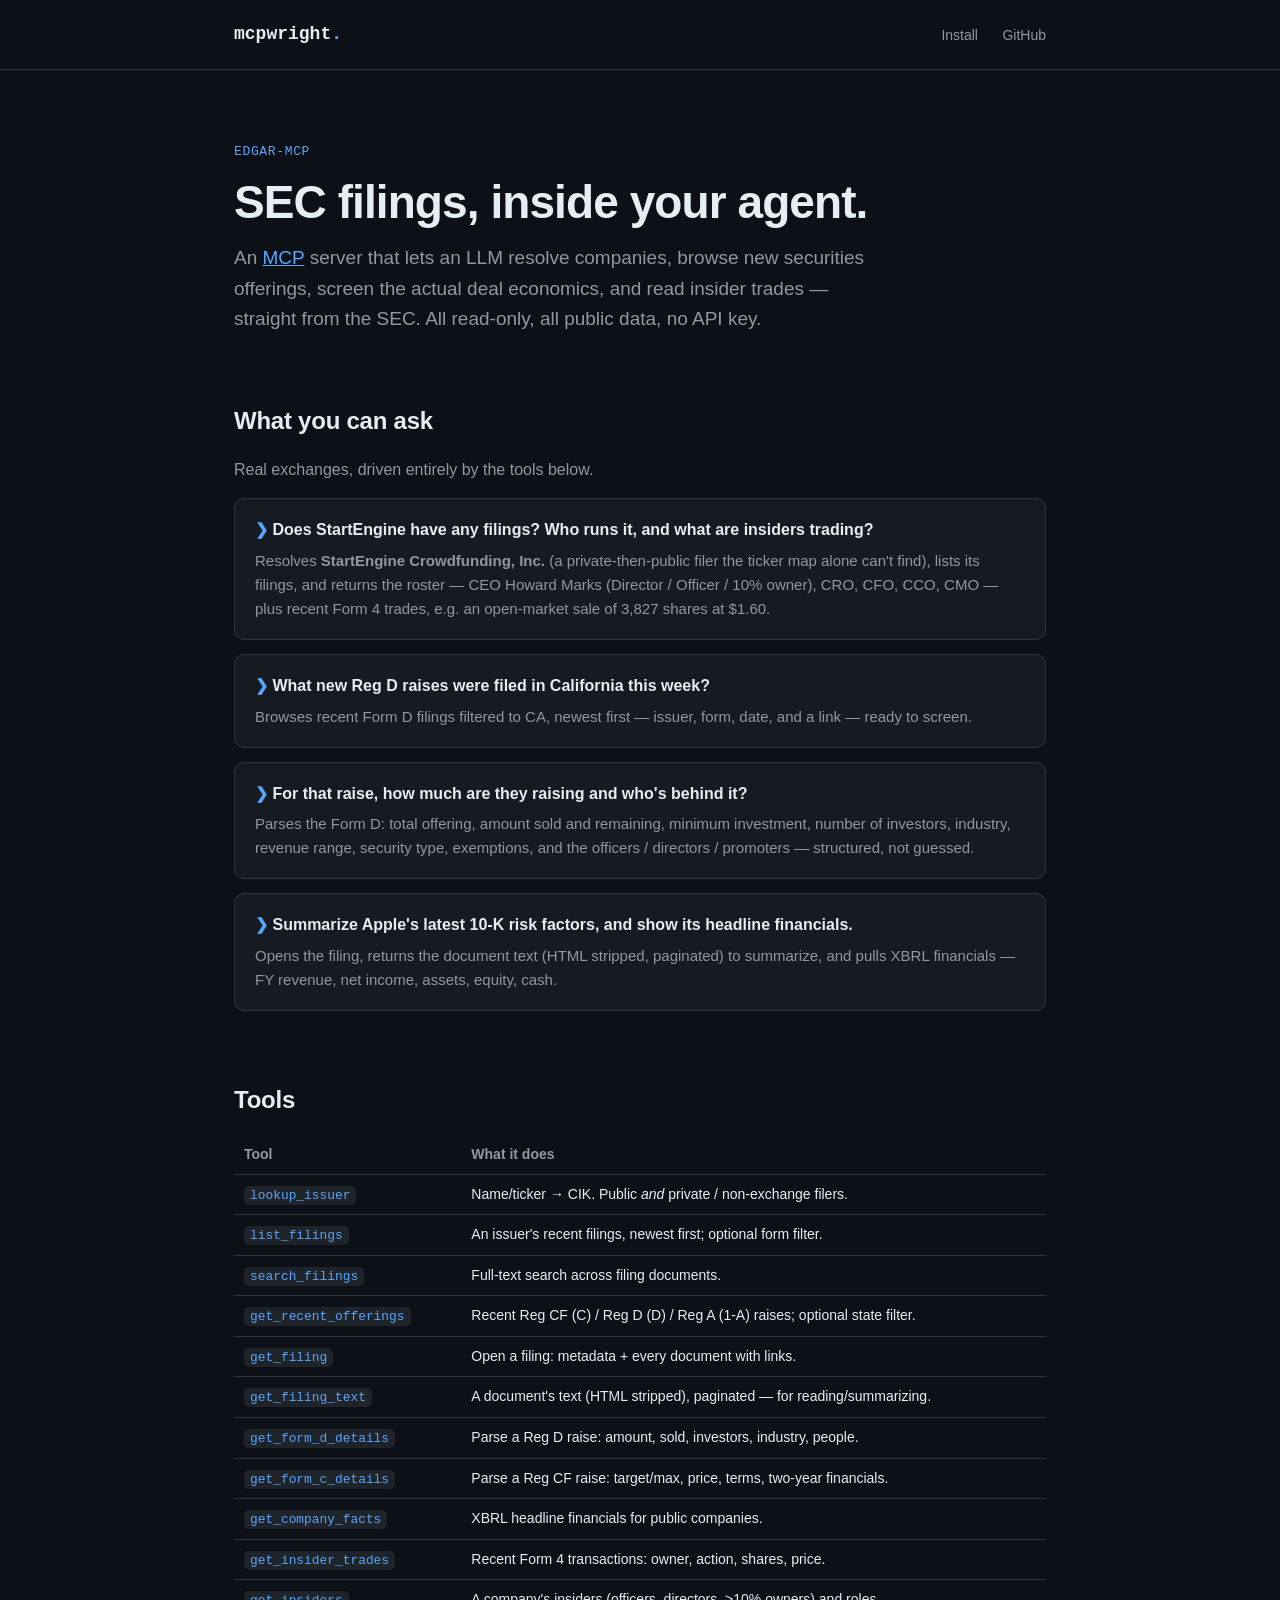
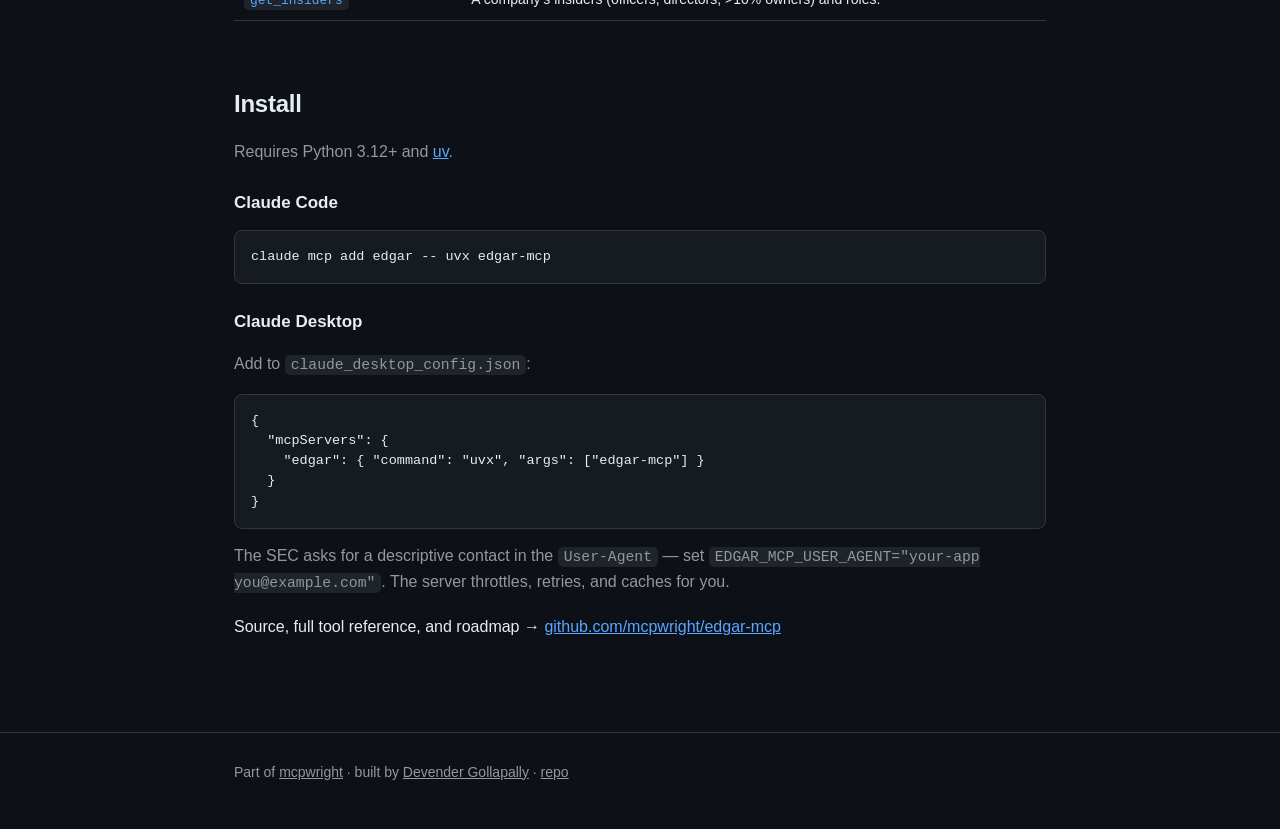
==== edgar/index.html @ ba9f90de "Static site: mcpwright landing + edgar-mcp page Plain HTML/CSS on GitHub Pages (no build step). inde" ====
<!DOCTYPE html>
<html lang="en">
<head>
  <meta charset="utf-8" />
  <meta name="viewport" content="width=device-width, initial-scale=1" />
  <title>edgar-mcp — SEC filings inside your agent</title>
  <meta name="description" content="An MCP server for SEC EDGAR: resolve companies, browse Reg CF/D/A raises, screen deal economics, and read insider trades — over public SEC data." />
  <link rel="stylesheet" href="/style.css" />
</head>
<body>
  <header class="site">
    <div class="wrap">
      <a class="brand" href="/">mcpwright<span class="dot">.</span></a>
      <nav>
        <a href="#install">Install</a>
        <a href="https://github.com/mcpwright/edgar-mcp">GitHub</a>
      </nav>
    </div>
  </header>

  <main class="wrap">
    <div class="hero">
      <p class="kicker">edgar-mcp</p>
      <h1>SEC filings, inside your agent.</h1>
      <p class="lede">
        An <a href="https://modelcontextprotocol.io">MCP</a> server that lets an LLM
        resolve companies, browse new securities offerings, screen the actual deal
        economics, and read insider trades — straight from the SEC. All read-only,
        all public data, no API key.
      </p>
    </div>

    <section>
      <h2>What you can ask</h2>
      <p class="muted">Real exchanges, driven entirely by the tools below.</p>

      <div class="example">
        <p class="q">Does StartEngine have any filings? Who runs it, and what are insiders trading?</p>
        <p class="a">Resolves <b>StartEngine Crowdfunding, Inc.</b> (a private-then-public filer the
        ticker map alone can't find), lists its filings, and returns the roster — CEO Howard Marks
        (Director / Officer / 10% owner), CRO, CFO, CCO, CMO — plus recent Form 4 trades, e.g. an
        open-market sale of 3,827 shares at $1.60.</p>
      </div>

      <div class="example">
        <p class="q">What new Reg D raises were filed in California this week?</p>
        <p class="a">Browses recent Form D filings filtered to CA, newest first — issuer, form,
        date, and a link — ready to screen.</p>
      </div>

      <div class="example">
        <p class="q">For that raise, how much are they raising and who's behind it?</p>
        <p class="a">Parses the Form D: total offering, amount sold and remaining, minimum
        investment, number of investors, industry, revenue range, security type, exemptions,
        and the officers / directors / promoters — structured, not guessed.</p>
      </div>

      <div class="example">
        <p class="q">Summarize Apple's latest 10-K risk factors, and show its headline financials.</p>
        <p class="a">Opens the filing, returns the document text (HTML stripped, paginated) to
        summarize, and pulls XBRL financials — FY revenue, net income, assets, equity, cash.</p>
      </div>
    </section>

    <section>
      <h2>Tools</h2>
      <table>
        <tr><th>Tool</th><th>What it does</th></tr>
        <tr><td><code>lookup_issuer</code></td><td>Name/ticker → CIK. Public <em>and</em> private / non-exchange filers.</td></tr>
        <tr><td><code>list_filings</code></td><td>An issuer's recent filings, newest first; optional form filter.</td></tr>
        <tr><td><code>search_filings</code></td><td>Full-text search across filing documents.</td></tr>
        <tr><td><code>get_recent_offerings</code></td><td>Recent Reg CF (C) / Reg D (D) / Reg A (1-A) raises; optional state filter.</td></tr>
        <tr><td><code>get_filing</code></td><td>Open a filing: metadata + every document with links.</td></tr>
        <tr><td><code>get_filing_text</code></td><td>A document's text (HTML stripped), paginated — for reading/summarizing.</td></tr>
        <tr><td><code>get_form_d_details</code></td><td>Parse a Reg D raise: amount, sold, investors, industry, people.</td></tr>
        <tr><td><code>get_form_c_details</code></td><td>Parse a Reg CF raise: target/max, price, terms, two-year financials.</td></tr>
        <tr><td><code>get_company_facts</code></td><td>XBRL headline financials for public companies.</td></tr>
        <tr><td><code>get_insider_trades</code></td><td>Recent Form 4 transactions: owner, action, shares, price.</td></tr>
        <tr><td><code>get_insiders</code></td><td>A company's insiders (officers, directors, &gt;10% owners) and roles.</td></tr>
      </table>
    </section>

    <section id="install">
      <h2>Install</h2>
      <p class="muted">Requires Python 3.12+ and <a href="https://docs.astral.sh/uv/">uv</a>.</p>

      <h3>Claude Code</h3>
      <pre>claude mcp add edgar -- uvx edgar-mcp</pre>

      <h3>Claude Desktop</h3>
      <p class="muted">Add to <code>claude_desktop_config.json</code>:</p>
      <pre>{
  "mcpServers": {
    "edgar": { "command": "uvx", "args": ["edgar-mcp"] }
  }
}</pre>

      <p class="muted" style="margin-top:14px;">
        The SEC asks for a descriptive contact in the <code>User-Agent</code> — set
        <code>EDGAR_MCP_USER_AGENT="your-app you@example.com"</code>. The server throttles,
        retries, and caches for you.
      </p>
      <p style="margin-top:18px;">
        Source, full tool reference, and roadmap →
        <a href="https://github.com/mcpwright/edgar-mcp">github.com/mcpwright/edgar-mcp</a>
      </p>
    </section>
  </main>

  <footer class="site">
    <div class="wrap">
      Part of <a href="/">mcpwright</a> · built by
      <a href="https://github.com/devender">Devender Gollapally</a> ·
      <a href="https://github.com/mcpwright/edgar-mcp">repo</a>
    </div>
  </footer>
</body>
</html>
---- style.css ----
:root {
  --bg: #0d1117;
  --panel: #161b22;
  --border: #30363d;
  --text: #e6edf3;
  --muted: #9198a1;
  --accent: #58a6ff;
  --accent-soft: #1f6feb;
  --green: #3fb950;
  --mono: ui-monospace, SFMono-Regular, "SF Mono", Menlo, Consolas, monospace;
  --sans: -apple-system, BlinkMacSystemFont, "Segoe UI", Helvetica, Arial, sans-serif;
}

* { box-sizing: border-box; }

html { scroll-behavior: smooth; }

body {
  margin: 0;
  background: var(--bg);
  color: var(--text);
  font-family: var(--sans);
  line-height: 1.6;
  -webkit-font-smoothing: antialiased;
}

.wrap { max-width: 860px; margin: 0 auto; padding: 0 24px; }

header.site {
  border-bottom: 1px solid var(--border);
  padding: 20px 0;
}
header.site .wrap {
  display: flex; align-items: center; justify-content: space-between; gap: 16px;
}
.brand { font-family: var(--mono); font-weight: 600; font-size: 18px; color: var(--text); text-decoration: none; }
.brand .dot { color: var(--accent); }
nav a { color: var(--muted); text-decoration: none; margin-left: 20px; font-size: 14px; }
nav a:hover { color: var(--text); }

.hero { padding: 72px 0 40px; }
.hero h1 { font-size: clamp(30px, 5vw, 46px); line-height: 1.1; margin: 0 0 16px; letter-spacing: -0.02em; }
.hero .lede { font-size: 19px; color: var(--muted); max-width: 640px; margin: 0; }
.kicker { font-family: var(--mono); color: var(--accent); font-size: 13px; letter-spacing: 0.05em; text-transform: uppercase; margin: 0 0 14px; }

section { padding: 28px 0; }
h2 { font-size: 24px; letter-spacing: -0.01em; margin: 0 0 16px; }
h3 { font-size: 17px; margin: 24px 0 8px; }
p { color: var(--text); }
.muted { color: var(--muted); }

a { color: var(--accent); }

.card {
  display: block;
  background: var(--panel);
  border: 1px solid var(--border);
  border-radius: 10px;
  padding: 22px;
  text-decoration: none;
  color: inherit;
  transition: border-color .15s ease, transform .15s ease;
}
.card:hover { border-color: var(--accent-soft); transform: translateY(-1px); }
.card h3 { margin-top: 0; color: var(--text); }
.card .badge { font-family: var(--mono); font-size: 12px; color: var(--green); }

ul.clean { list-style: none; padding: 0; margin: 0; }
ul.clean li { padding: 6px 0; color: var(--muted); }
ul.clean li b { color: var(--text); font-weight: 600; }

table { width: 100%; border-collapse: collapse; font-size: 14px; margin: 8px 0; }
table th, table td { text-align: left; padding: 8px 10px; border-bottom: 1px solid var(--border); vertical-align: top; }
table th { color: var(--muted); font-weight: 600; }
table code { color: var(--accent); }

pre {
  background: var(--panel);
  border: 1px solid var(--border);
  border-radius: 8px;
  padding: 16px;
  overflow-x: auto;
  font-family: var(--mono);
  font-size: 13.5px;
  line-height: 1.5;
}
code { font-family: var(--mono); font-size: 0.92em; }
:not(pre) > code { background: rgba(110,118,129,0.18); padding: 2px 6px; border-radius: 5px; }

.example { background: var(--panel); border: 1px solid var(--border); border-radius: 10px; padding: 18px 20px; margin: 14px 0; }
.example .q { font-weight: 600; margin: 0 0 6px; }
.example .q::before { content: "❯ "; color: var(--accent); }
.example .a { color: var(--muted); margin: 0; font-size: 15px; }

footer.site { border-top: 1px solid var(--border); margin-top: 48px; padding: 28px 0 60px; color: var(--muted); font-size: 14px; }
footer.site a { color: var(--muted); }
footer.site a:hover { color: var(--text); }
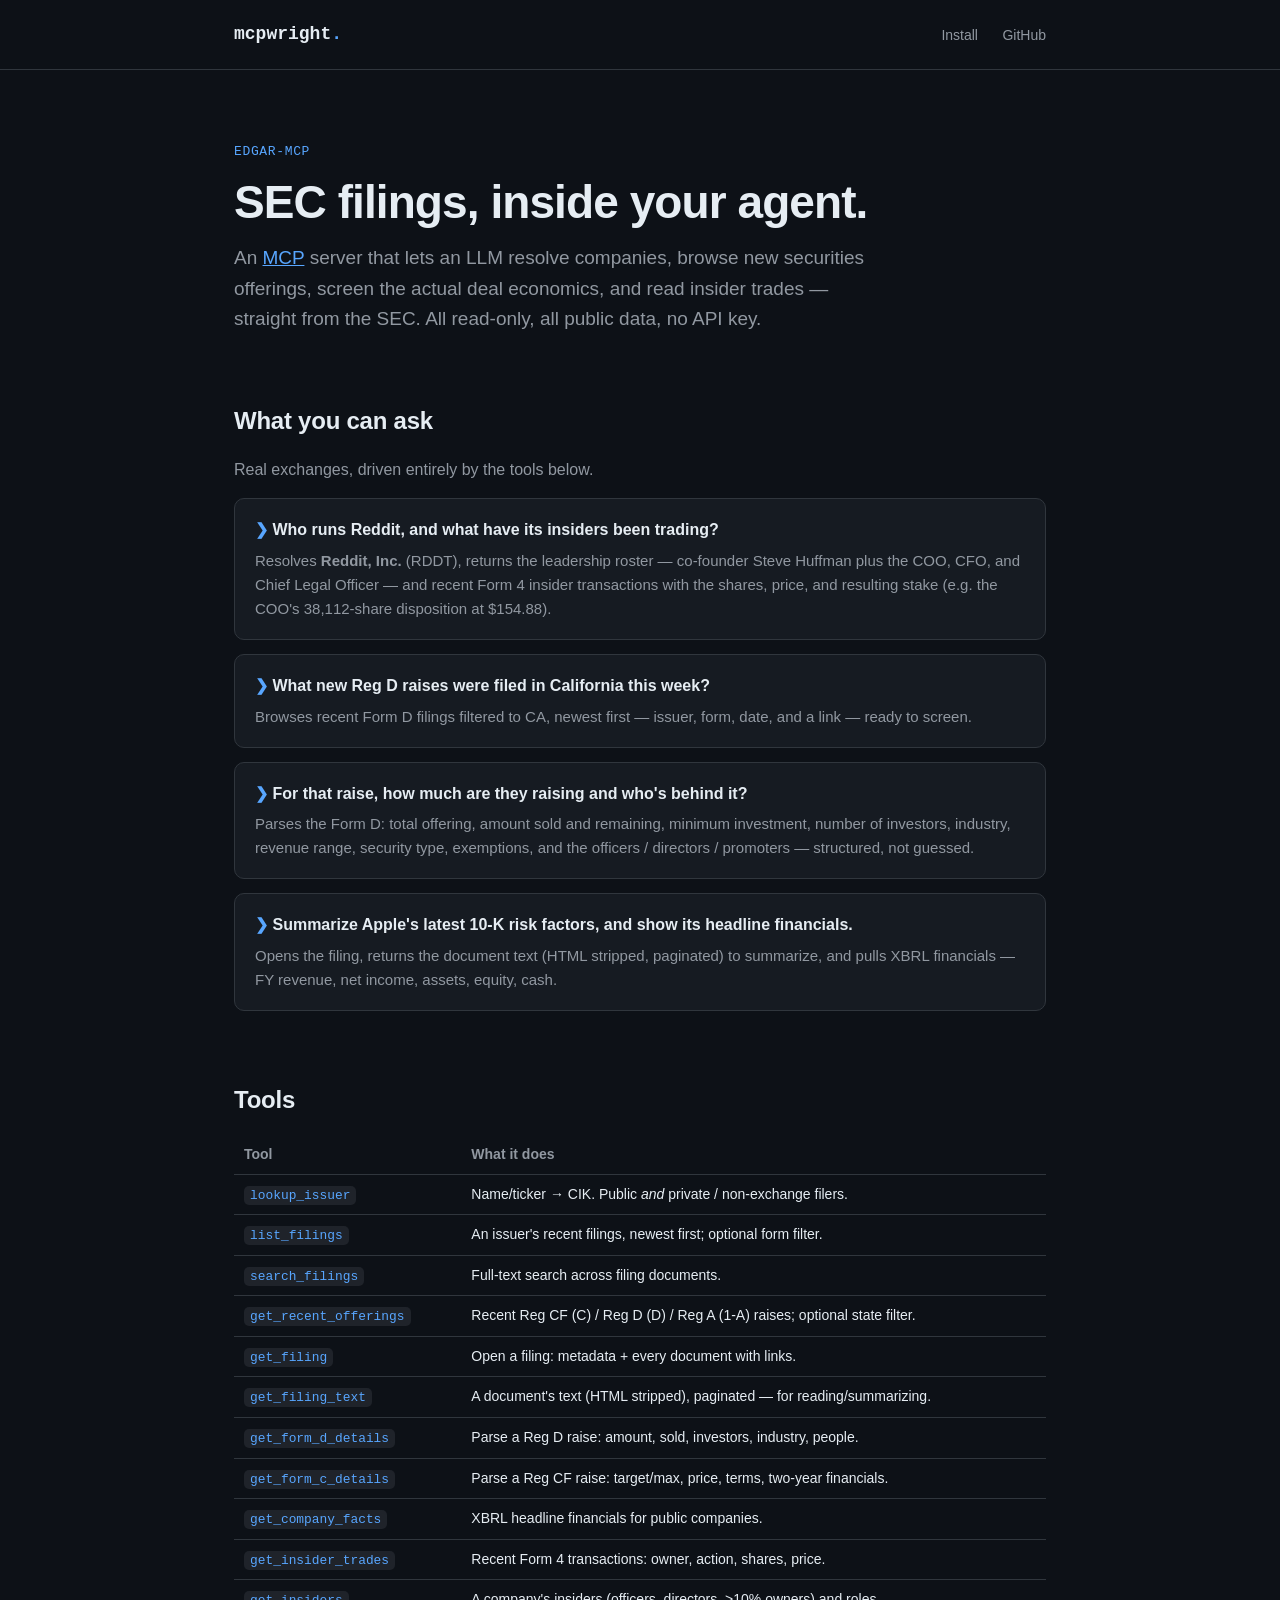
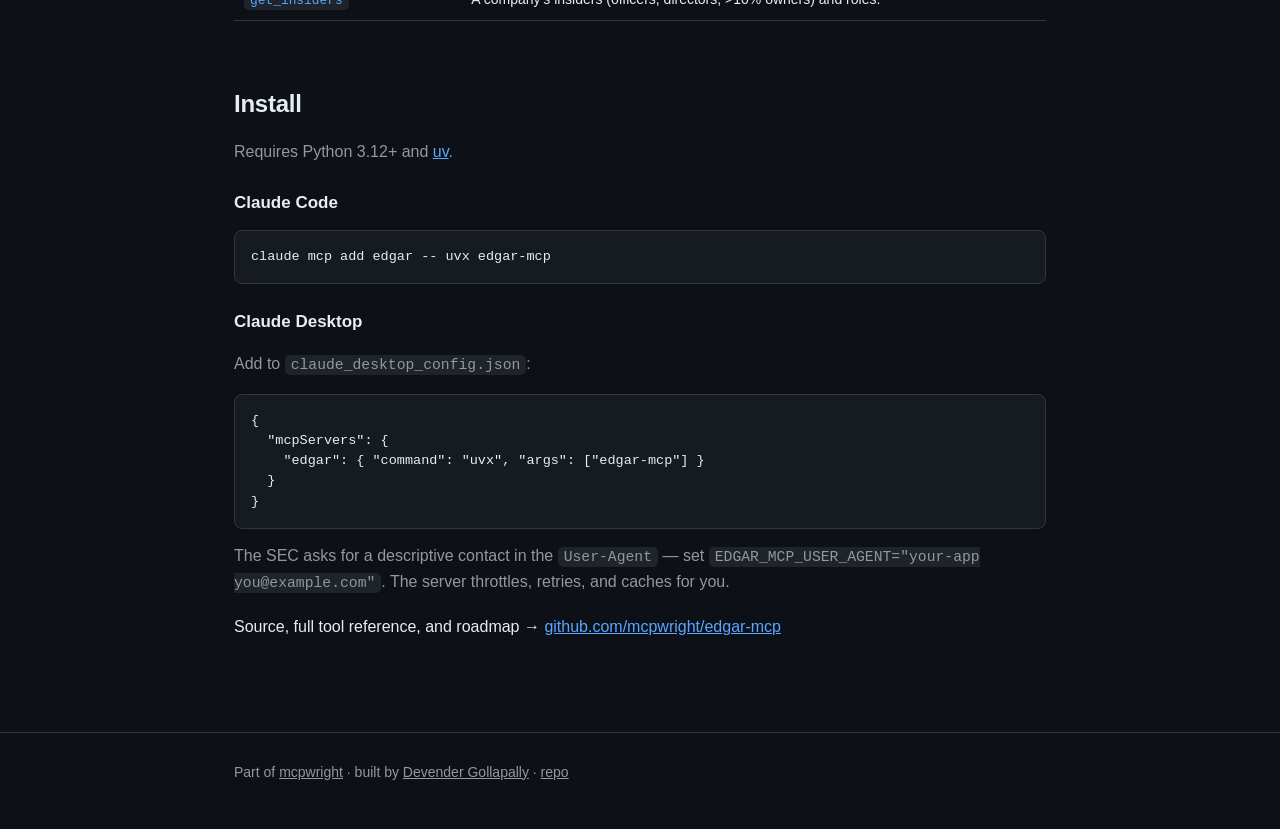
==== commit 0d401cd7: "edgar page: swap StartEngine example for Reddit Use a neutral, widely-recognized company on the publ" ====
--- a/edgar/index.html
+++ b/edgar/index.html
@@ -35,11 +35,11 @@
       <p class="muted">Real exchanges, driven entirely by the tools below.</p>
 
       <div class="example">
-        <p class="q">Does StartEngine have any filings? Who runs it, and what are insiders trading?</p>
-        <p class="a">Resolves <b>StartEngine Crowdfunding, Inc.</b> (a private-then-public filer the
-        ticker map alone can't find), lists its filings, and returns the roster — CEO Howard Marks
-        (Director / Officer / 10% owner), CRO, CFO, CCO, CMO — plus recent Form 4 trades, e.g. an
-        open-market sale of 3,827 shares at $1.60.</p>
+        <p class="q">Who runs Reddit, and what have its insiders been trading?</p>
+        <p class="a">Resolves <b>Reddit, Inc.</b> (RDDT), returns the leadership roster —
+        co-founder Steve Huffman plus the COO, CFO, and Chief Legal Officer — and recent
+        Form 4 insider transactions with the shares, price, and resulting stake (e.g. the
+        COO's 38,112-share disposition at $154.88).</p>
       </div>
 
       <div class="example">
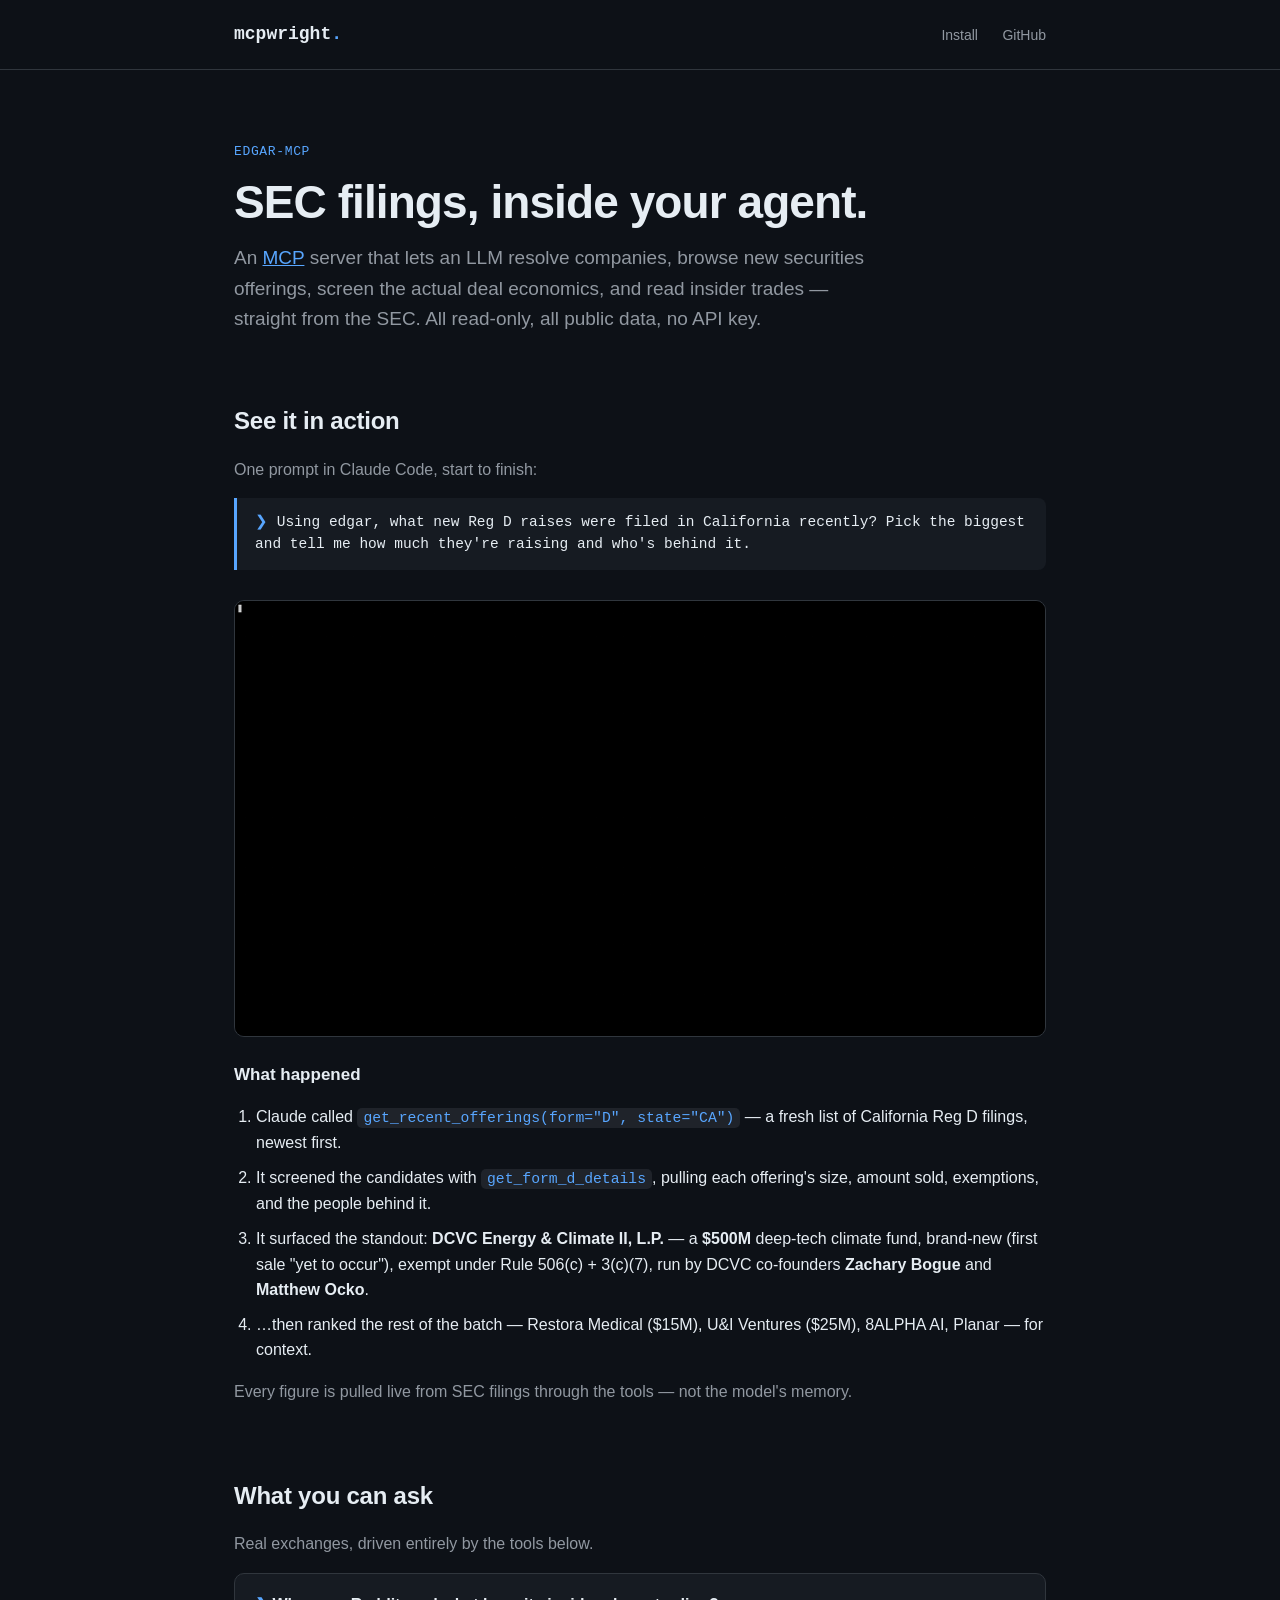
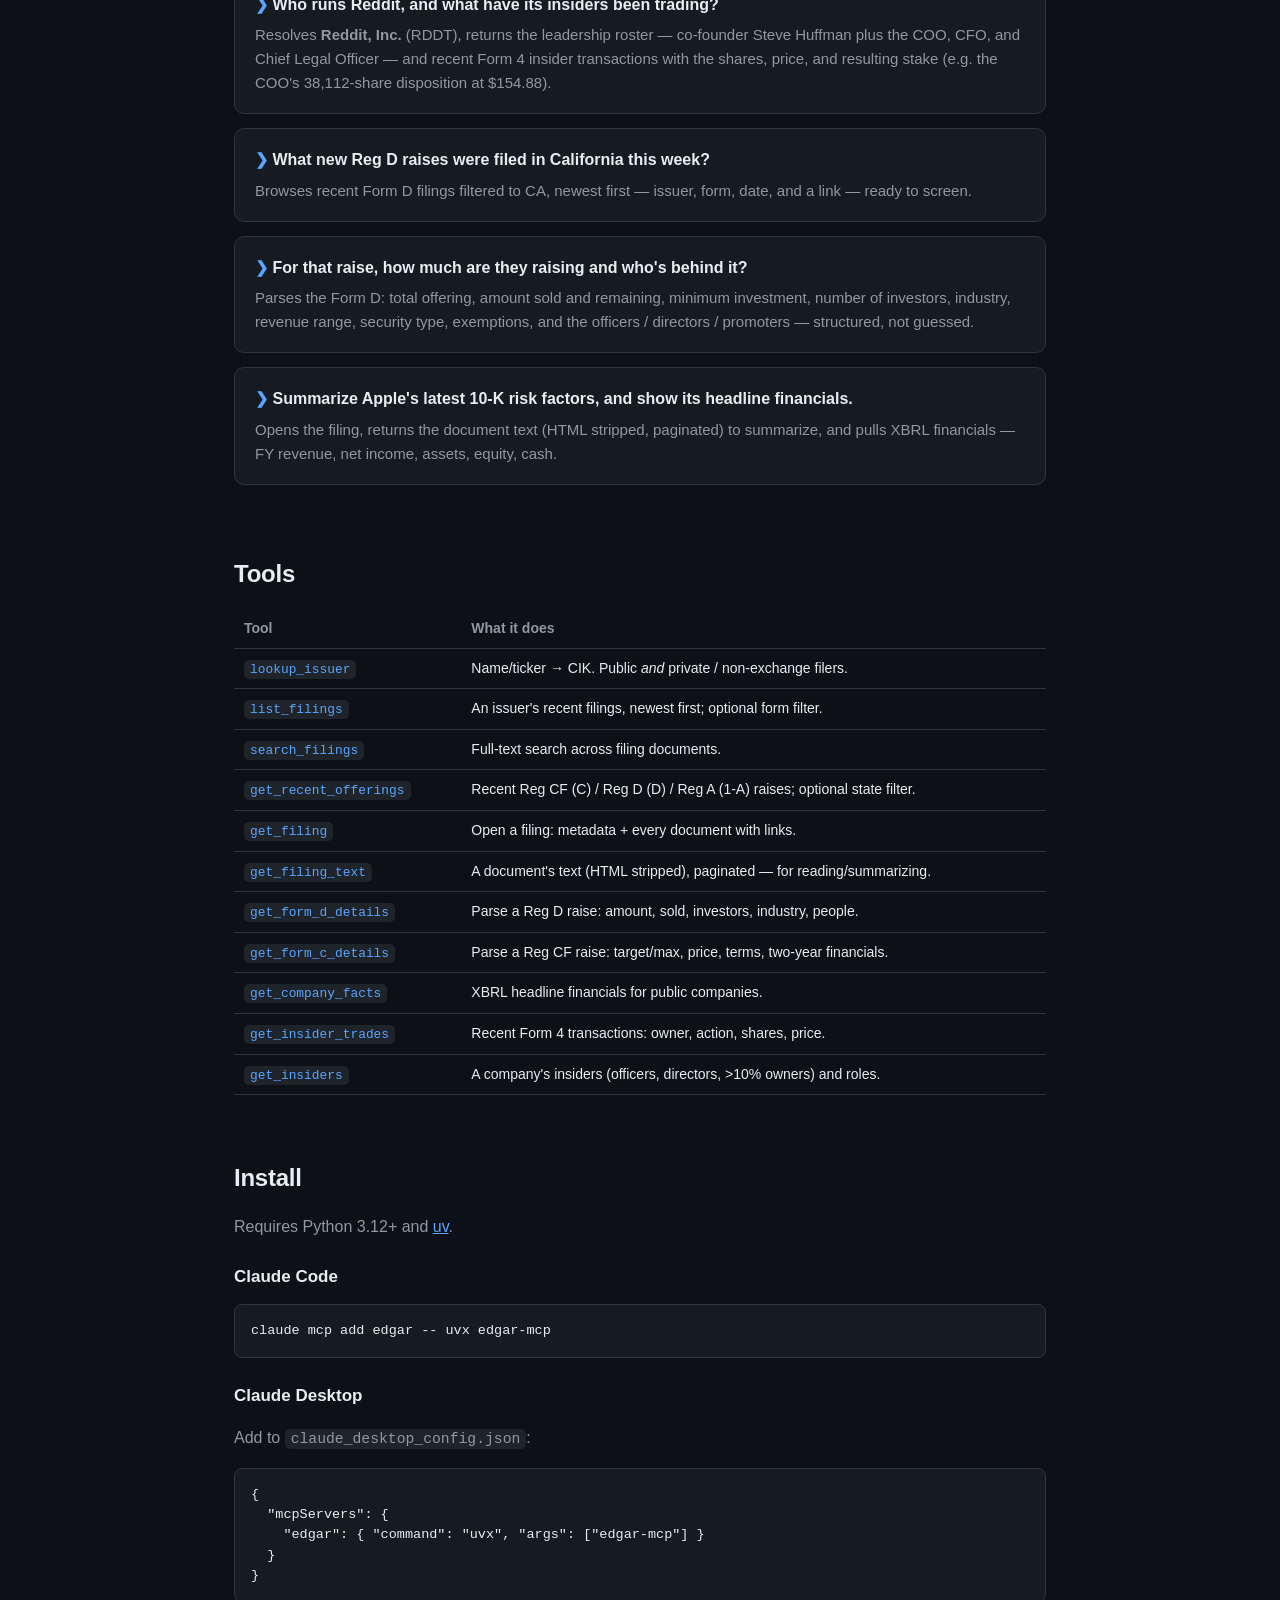
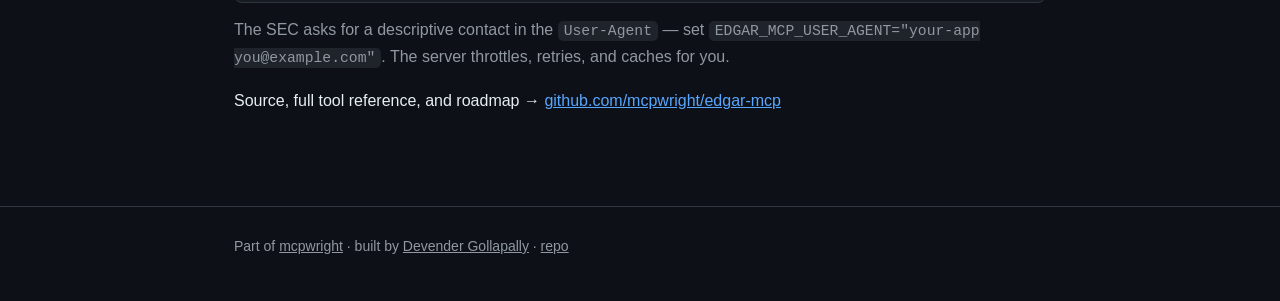
==== commit 78a80081: "Add 'See it in action' demo to /edgar: GIF + written walkthrough Optimized demo GIF (1200px, ~1MB) o" ====
--- a/edgar/index.html
+++ b/edgar/index.html
@@ -29,6 +29,27 @@
         all public data, no API key.
       </p>
     </div>
+
+    <section>
+      <h2>See it in action</h2>
+      <p class="muted">One prompt in Claude Code, start to finish:</p>
+      <blockquote class="prompt">Using edgar, what new Reg D raises were filed in California recently? Pick the biggest and tell me how much they're raising and who's behind it.</blockquote>
+
+      <figure class="demo">
+        <img src="/edgar/edgar-demo.gif"
+             alt="Claude Code using edgar-mcp to find recent California Reg D raises and screen the biggest one"
+             loading="lazy" />
+      </figure>
+
+      <h3>What happened</h3>
+      <ol class="walkthrough">
+        <li>Claude called <code>get_recent_offerings(form="D", state="CA")</code> — a fresh list of California Reg&nbsp;D filings, newest first.</li>
+        <li>It screened the candidates with <code>get_form_d_details</code>, pulling each offering's size, amount sold, exemptions, and the people behind it.</li>
+        <li>It surfaced the standout: <b>DCVC Energy &amp; Climate II, L.P.</b> — a <b>$500M</b> deep-tech climate fund, brand-new (first sale "yet to occur"), exempt under Rule&nbsp;506(c) + 3(c)(7), run by DCVC co-founders <b>Zachary Bogue</b> and <b>Matthew Ocko</b>.</li>
+        <li>…then ranked the rest of the batch — Restora Medical ($15M), U&amp;I Ventures ($25M), 8ALPHA&nbsp;AI, Planar — for context.</li>
+      </ol>
+      <p class="muted">Every figure is pulled live from SEC filings through the tools — not the model's memory.</p>
+    </section>
 
     <section>
       <h2>What you can ask</h2>
--- a/style.css
+++ b/style.css
@@ -87,6 +87,24 @@
 code { font-family: var(--mono); font-size: 0.92em; }
 :not(pre) > code { background: rgba(110,118,129,0.18); padding: 2px 6px; border-radius: 5px; }
 
+blockquote.prompt {
+  margin: 16px 0 6px; padding: 14px 18px;
+  background: var(--panel); border-left: 3px solid var(--accent);
+  border-radius: 0 8px 8px 0; font-family: var(--mono);
+  font-size: 14.5px; line-height: 1.5; color: var(--text);
+}
+blockquote.prompt::before { content: "❯ "; color: var(--accent); }
+ol.walkthrough { padding-left: 22px; }
+ol.walkthrough li { margin: 9px 0; }
+ol.walkthrough code { color: var(--accent); }
+
+figure.demo { margin: 30px 0 0; }
+figure.demo img, figure.demo video {
+  width: 100%; display: block;
+  border: 1px solid var(--border); border-radius: 10px;
+}
+figure.demo figcaption { color: var(--muted); font-size: 13px; text-align: center; margin-top: 10px; }
+
 .example { background: var(--panel); border: 1px solid var(--border); border-radius: 10px; padding: 18px 20px; margin: 14px 0; }
 .example .q { font-weight: 600; margin: 0 0 6px; }
 .example .q::before { content: "❯ "; color: var(--accent); }
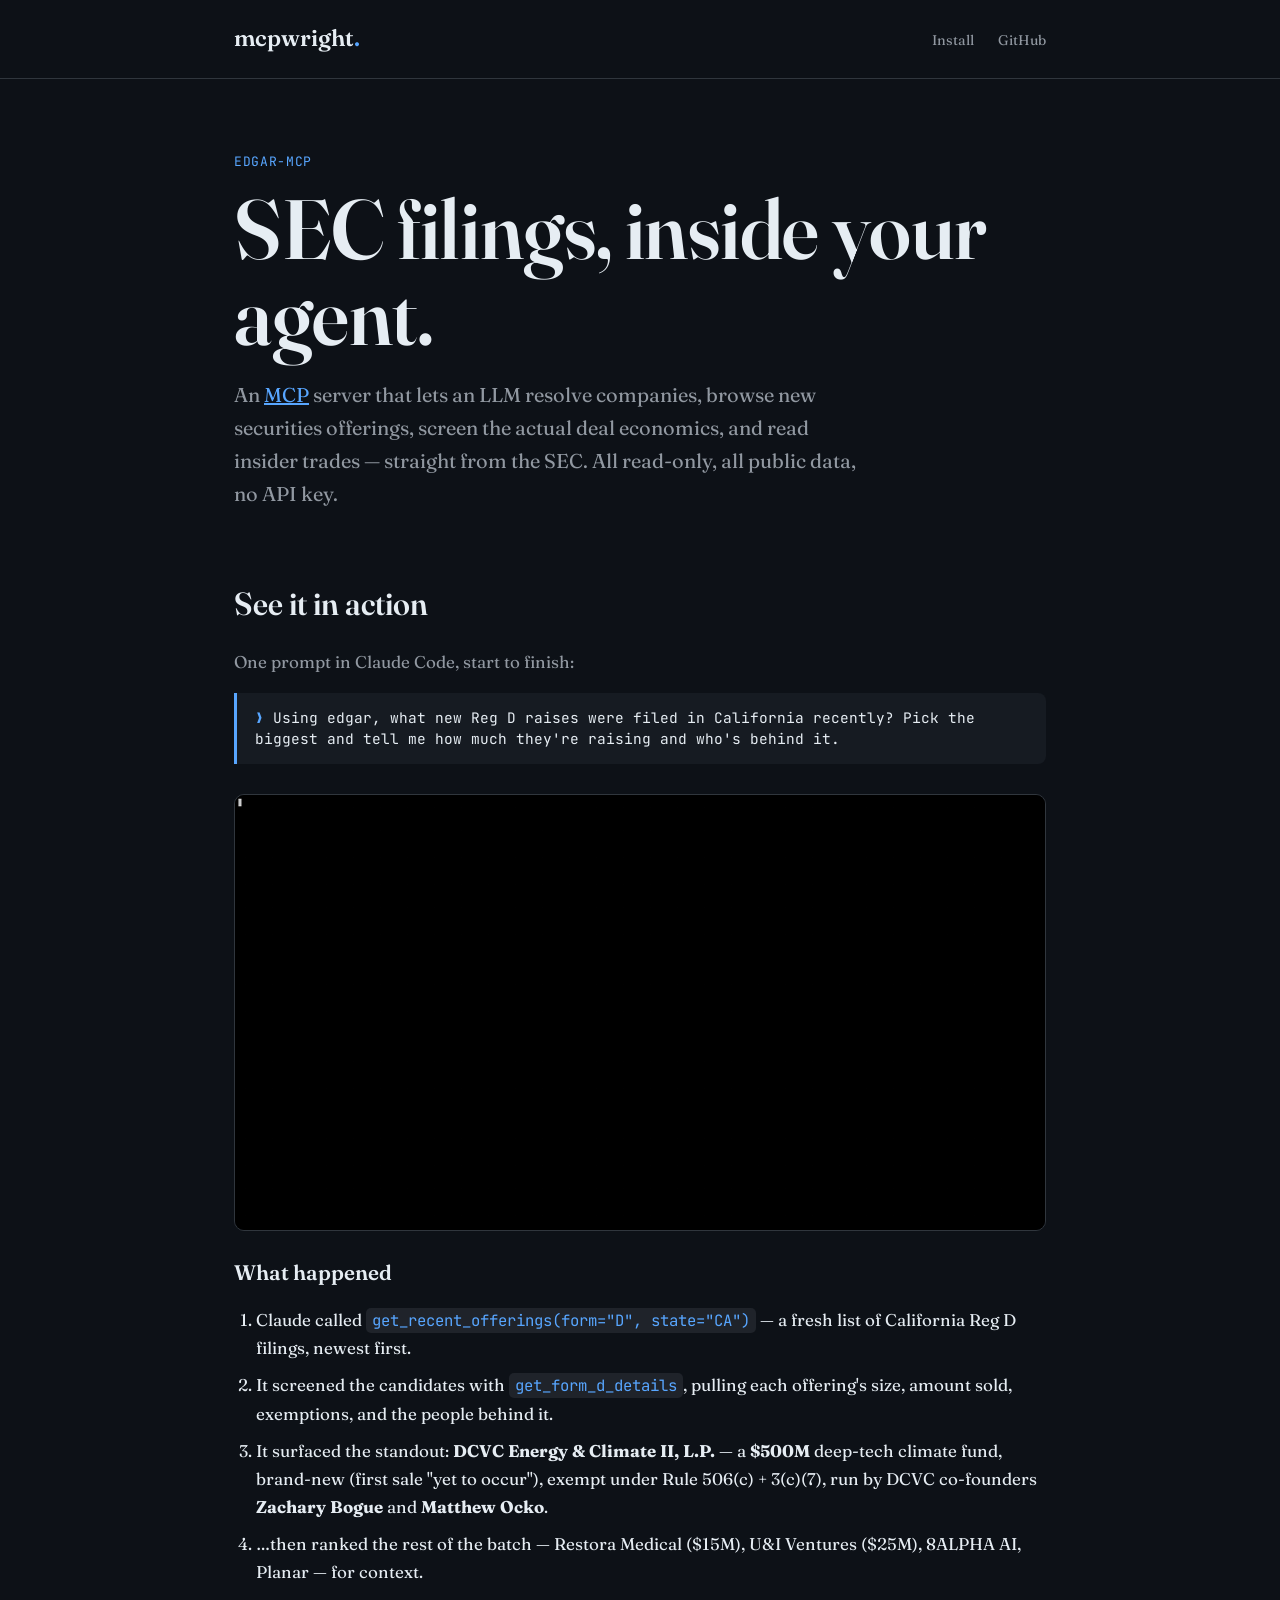
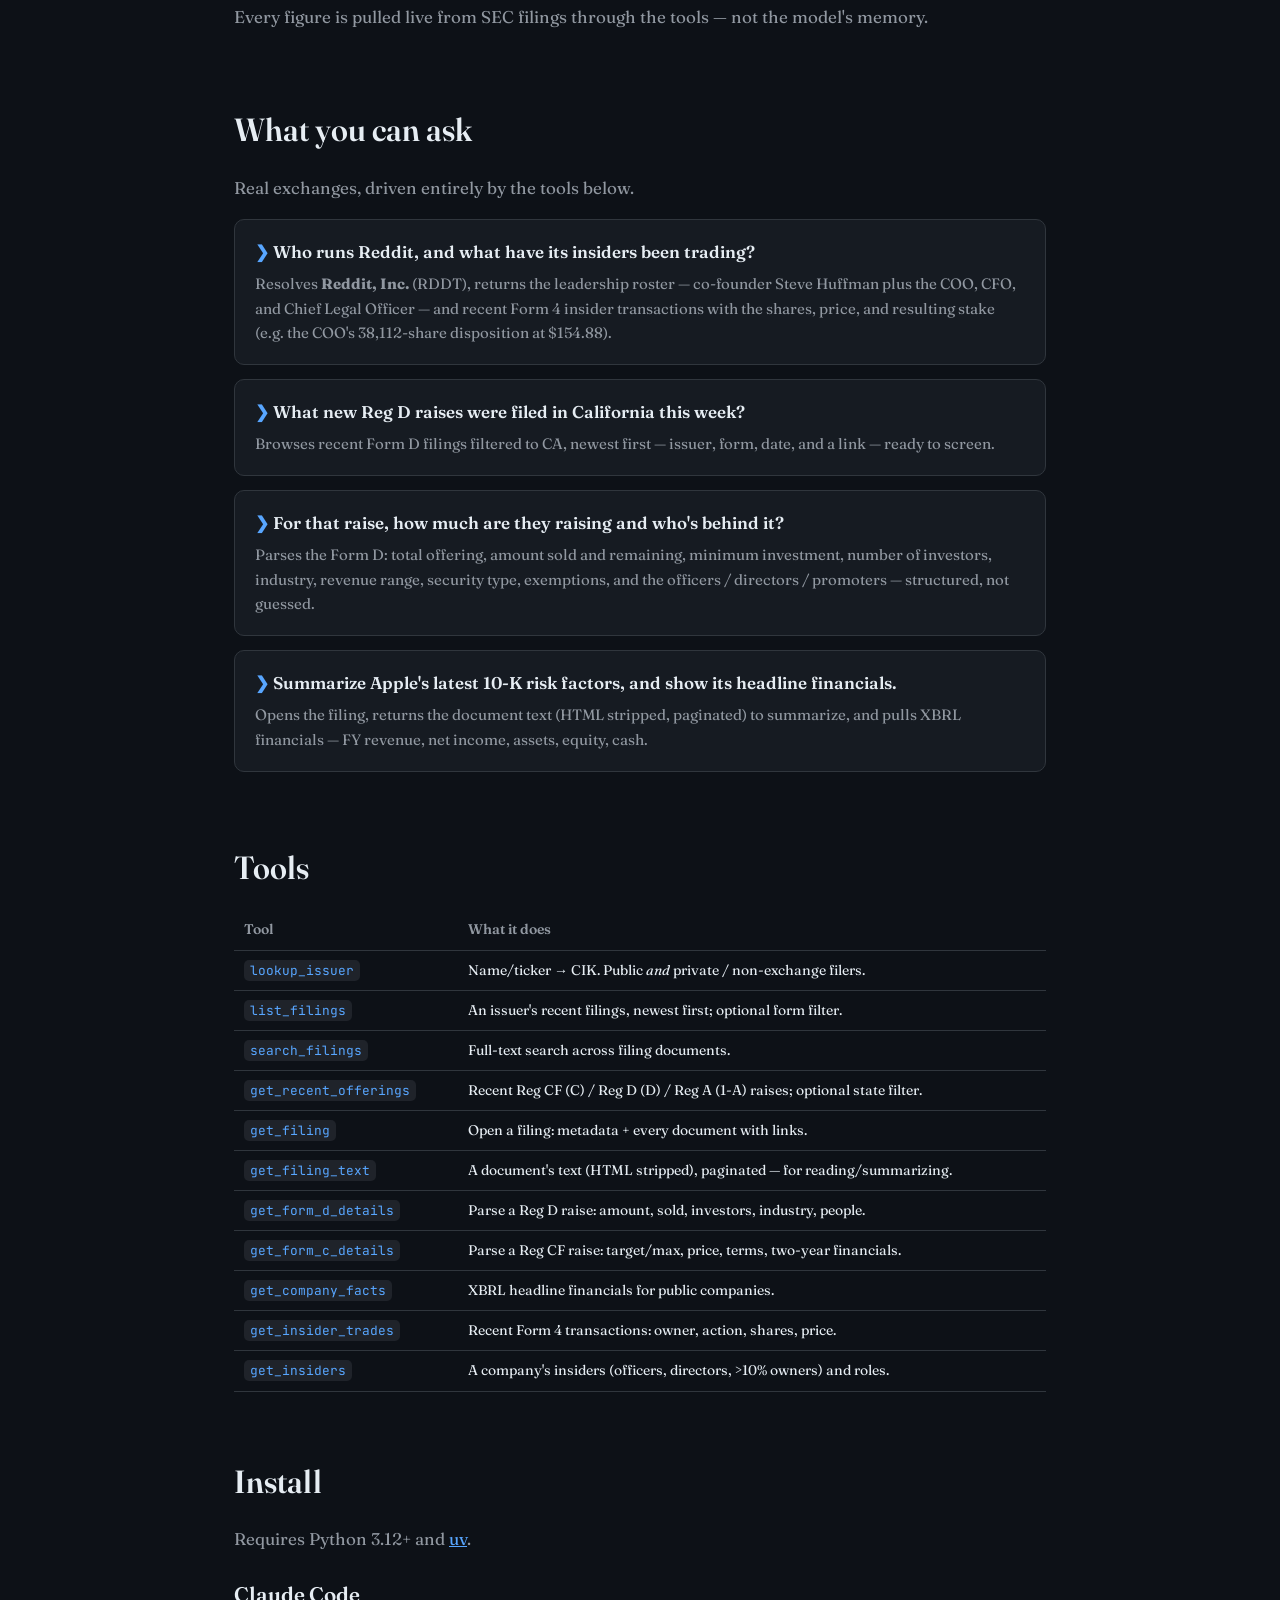
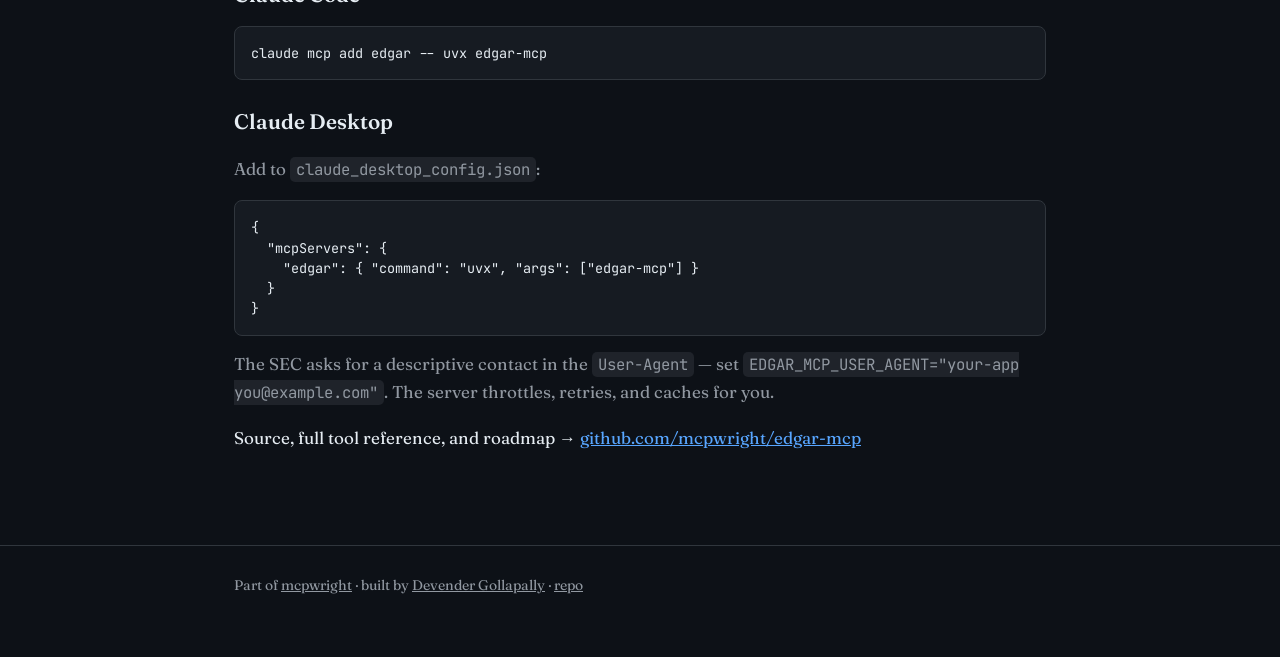
==== commit c0293a6a: "Beautiful typography: Fraunces (serif) + JetBrains Mono, favicon & social card - Type system: Fraunc" ====
--- a/edgar/index.html
+++ b/edgar/index.html
@@ -5,6 +5,22 @@
   <meta name="viewport" content="width=device-width, initial-scale=1" />
   <title>edgar-mcp — SEC filings inside your agent</title>
   <meta name="description" content="An MCP server for SEC EDGAR: resolve companies, browse Reg CF/D/A raises, screen deal economics, and read insider trades — over public SEC data." />
+
+  <link rel="icon" href="/favicon.svg" type="image/svg+xml" />
+  <link rel="icon" href="/favicon-32.png" sizes="32x32" type="image/png" />
+  <link rel="apple-touch-icon" href="/apple-touch-icon.png" />
+
+  <meta property="og:type" content="website" />
+  <meta property="og:site_name" content="mcpwright" />
+  <meta property="og:title" content="edgar-mcp — SEC filings inside your agent" />
+  <meta property="og:description" content="Resolve companies, browse Reg CF/D/A raises, screen deal economics, and read insider trades — over public SEC data." />
+  <meta property="og:url" content="https://mcpwright.com/edgar/" />
+  <meta property="og:image" content="https://mcpwright.com/og.png" />
+  <meta name="twitter:card" content="summary_large_image" />
+
+  <link rel="preconnect" href="https://fonts.googleapis.com" />
+  <link rel="preconnect" href="https://fonts.gstatic.com" crossorigin />
+  <link href="https://fonts.googleapis.com/css2?family=Fraunces:opsz,wght,SOFT,WONK@9..144,300..700,0..100,0..1&family=JetBrains+Mono:wght@400;500&display=swap" rel="stylesheet" />
   <link rel="stylesheet" href="/style.css" />
 </head>
 <body>
--- a/style.css
+++ b/style.css
@@ -7,8 +7,17 @@
   --accent: #58a6ff;
   --accent-soft: #1f6feb;
   --green: #3fb950;
-  --mono: ui-monospace, SFMono-Regular, "SF Mono", Menlo, Consolas, monospace;
+  --serif: "Fraunces", Georgia, "Times New Roman", serif;
+  --mono: "JetBrains Mono", ui-monospace, SFMono-Regular, Menlo, Consolas, monospace;
   --sans: -apple-system, BlinkMacSystemFont, "Segoe UI", Helvetica, Arial, sans-serif;
+}
+
+/* Display cut for the wordmark + headings: high optical size, "wonky"
+   calligraphic alternates on. (font-variation-settings overrides the
+   higher-level props, so all axes are set explicitly.) */
+.display {
+  font-family: var(--serif);
+  font-variation-settings: "opsz" 144, "wght" 600, "SOFT" 0, "WONK" 1;
 }
 
 * { box-sizing: border-box; }
@@ -19,8 +28,10 @@
   margin: 0;
   background: var(--bg);
   color: var(--text);
-  font-family: var(--sans);
-  line-height: 1.6;
+  font-family: var(--serif);
+  font-optical-sizing: auto;
+  font-size: 17px;
+  line-height: 1.65;
   -webkit-font-smoothing: antialiased;
 }
 
@@ -33,19 +44,29 @@
 header.site .wrap {
   display: flex; align-items: center; justify-content: space-between; gap: 16px;
 }
-.brand { font-family: var(--mono); font-weight: 600; font-size: 18px; color: var(--text); text-decoration: none; }
+.brand { font-family: var(--serif); font-size: 23px; color: var(--text); text-decoration: none;
+  font-variation-settings: "opsz" 40, "wght" 600, "SOFT" 0, "WONK" 1; }
 .brand .dot { color: var(--accent); }
 nav a { color: var(--muted); text-decoration: none; margin-left: 20px; font-size: 14px; }
 nav a:hover { color: var(--text); }
 
 .hero { padding: 72px 0 40px; }
-.hero h1 { font-size: clamp(30px, 5vw, 46px); line-height: 1.1; margin: 0 0 16px; letter-spacing: -0.02em; }
-.hero .lede { font-size: 19px; color: var(--muted); max-width: 640px; margin: 0; }
+.hero h1 {
+  font-size: clamp(46px, 8vw, 84px); line-height: 1.02; margin: 0 0 20px; letter-spacing: -0.005em;
+  font-family: var(--serif); font-variation-settings: "opsz" 144, "wght" 600, "SOFT" 0, "WONK" 1;
+}
+.hero .lede { font-size: 20px; color: var(--muted); max-width: 640px; margin: 0; }
 .kicker { font-family: var(--mono); color: var(--accent); font-size: 13px; letter-spacing: 0.05em; text-transform: uppercase; margin: 0 0 14px; }
 
 section { padding: 28px 0; }
-h2 { font-size: 24px; letter-spacing: -0.01em; margin: 0 0 16px; }
-h3 { font-size: 17px; margin: 24px 0 8px; }
+h2 {
+  font-size: 32px; letter-spacing: 0; margin: 0 0 16px;
+  font-family: var(--serif); font-variation-settings: "opsz" 80, "wght" 600, "SOFT" 0, "WONK" 1;
+}
+h3 {
+  font-size: 21px; margin: 24px 0 8px;
+  font-family: var(--serif); font-variation-settings: "opsz" 36, "wght" 600, "SOFT" 0, "WONK" 1;
+}
 p { color: var(--text); }
 .muted { color: var(--muted); }
 
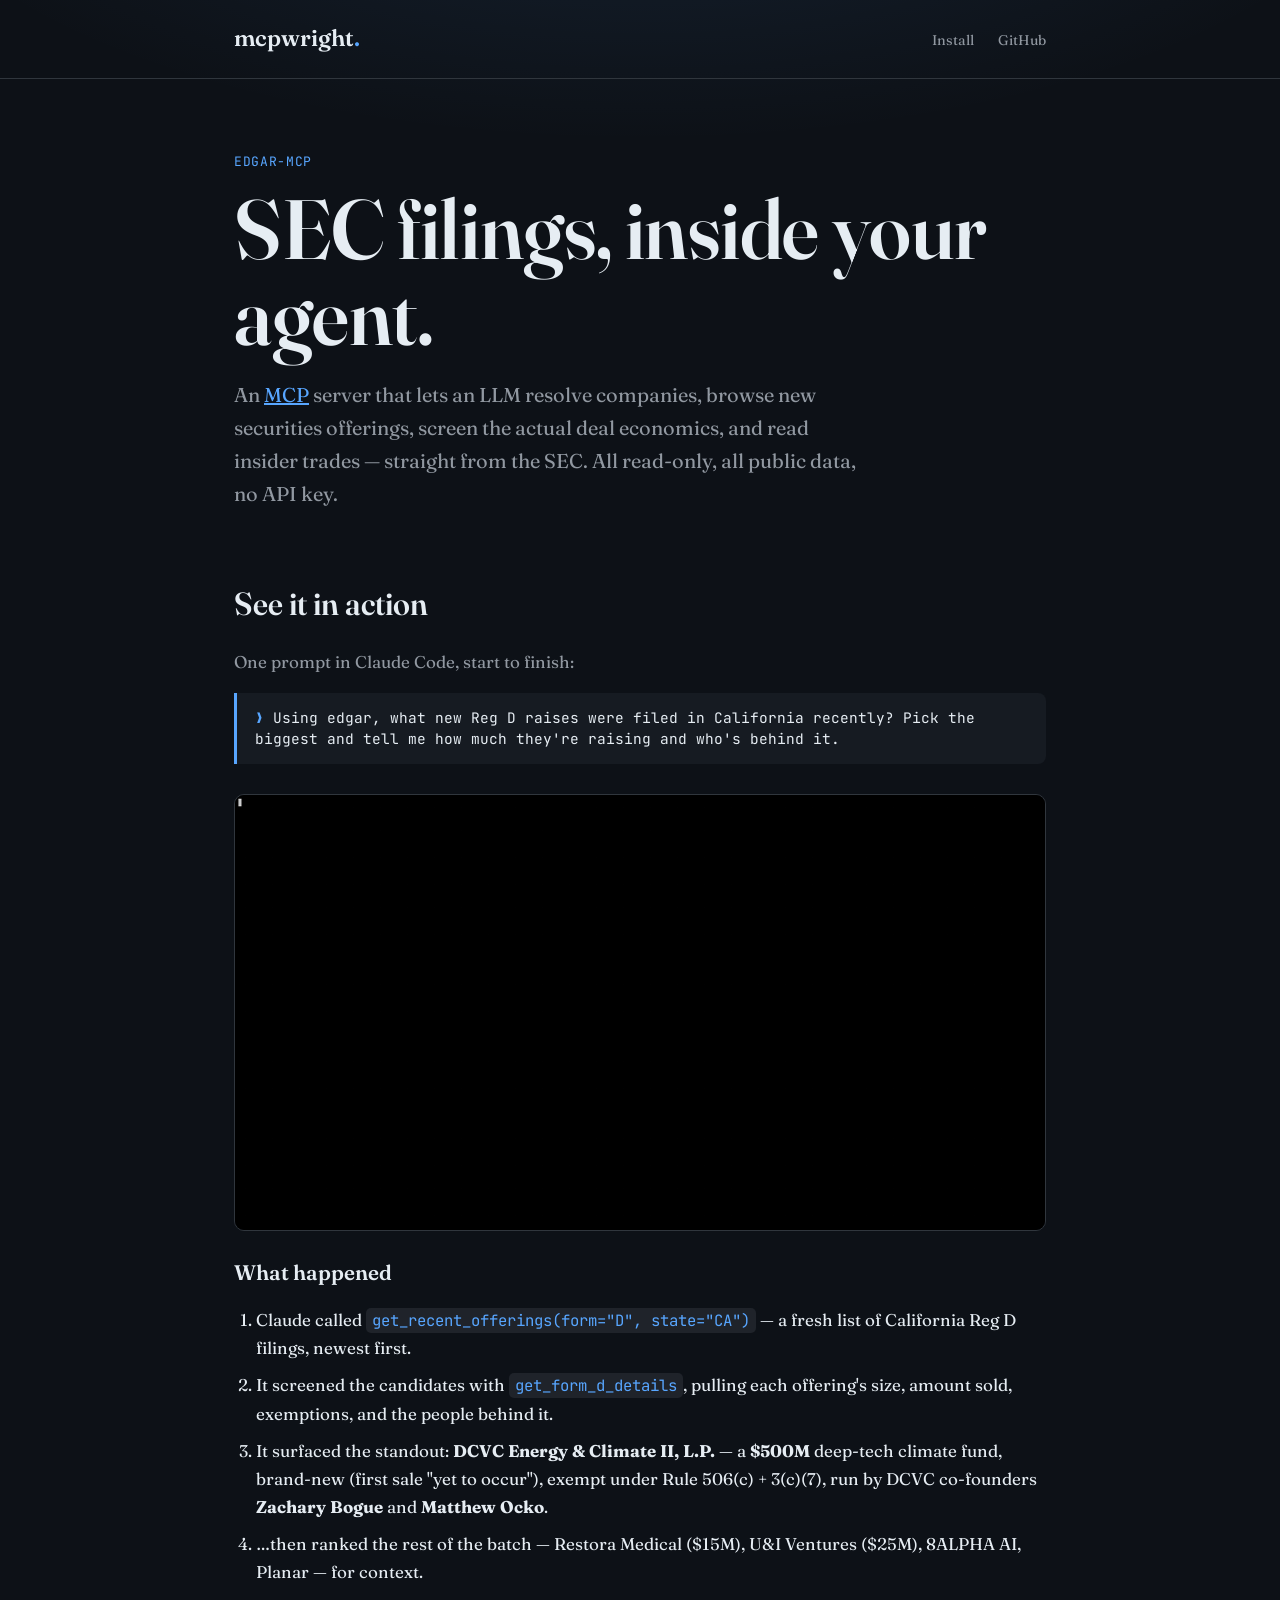
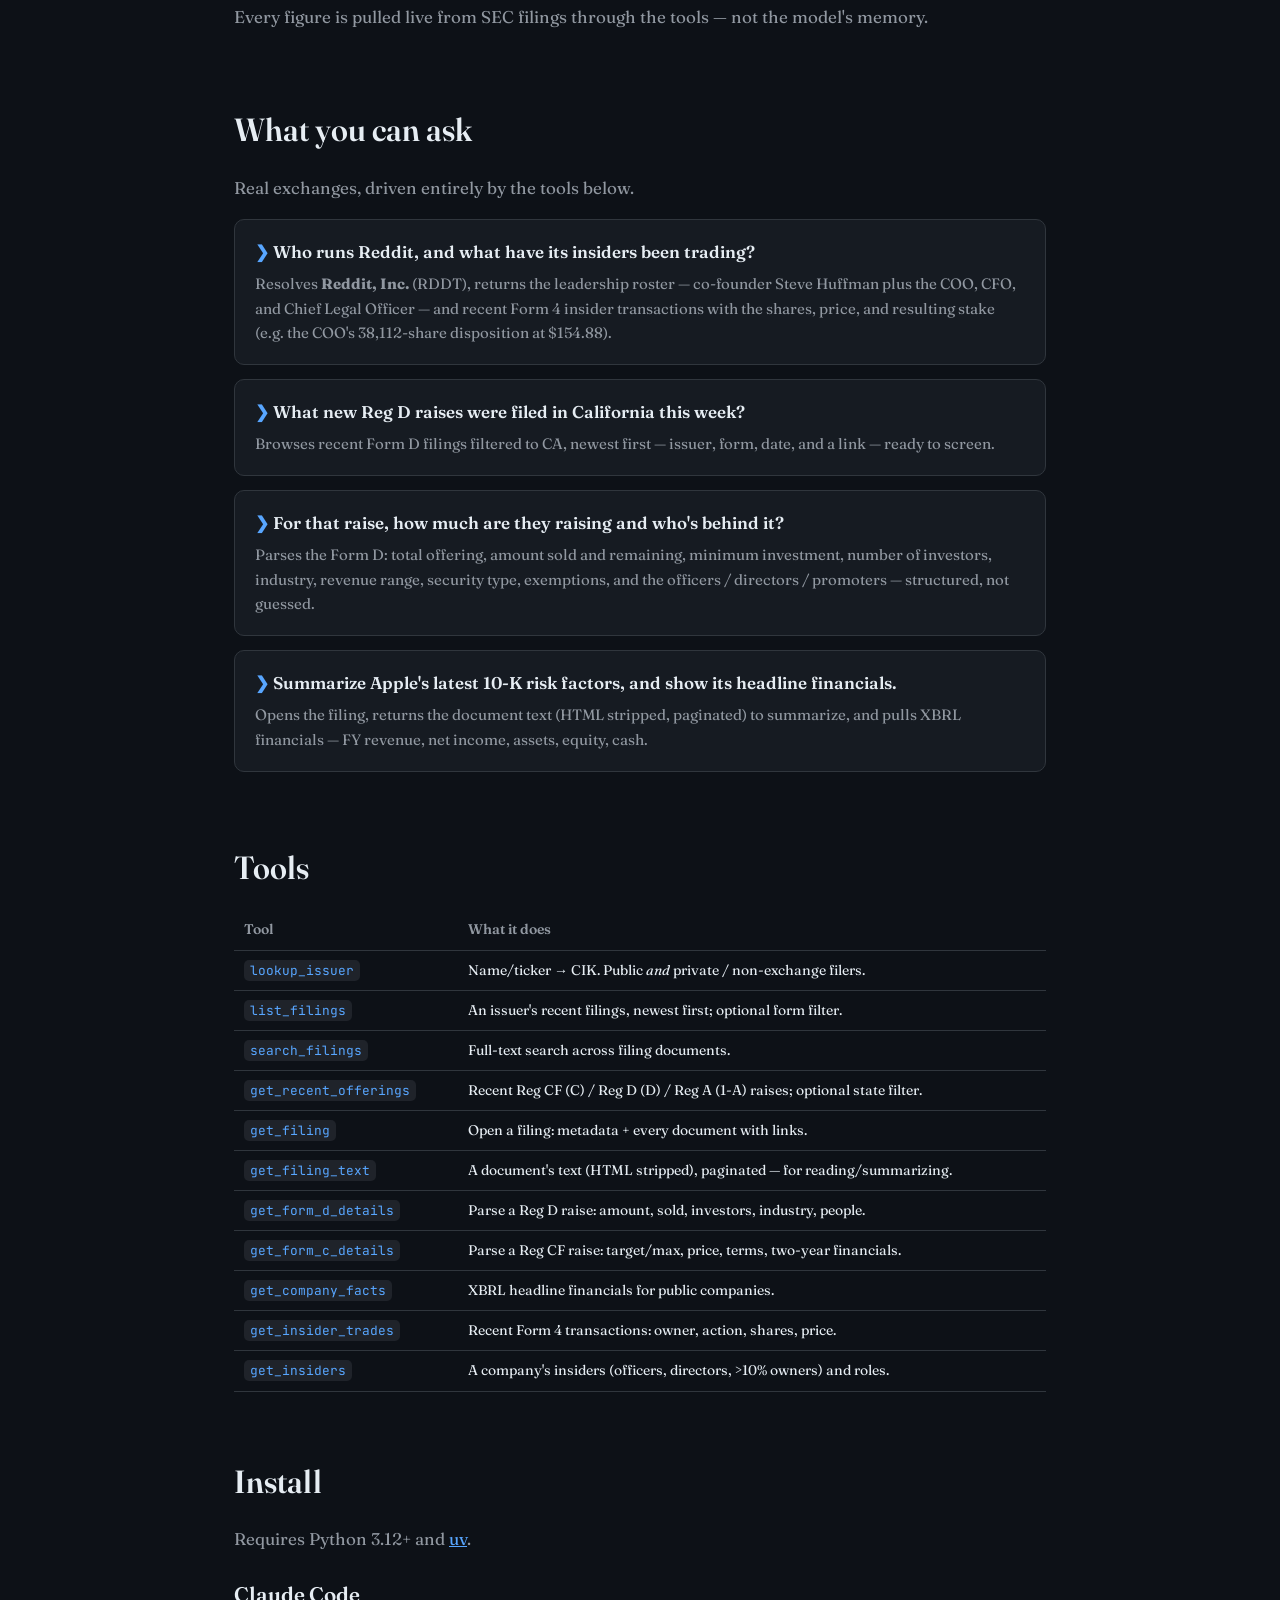
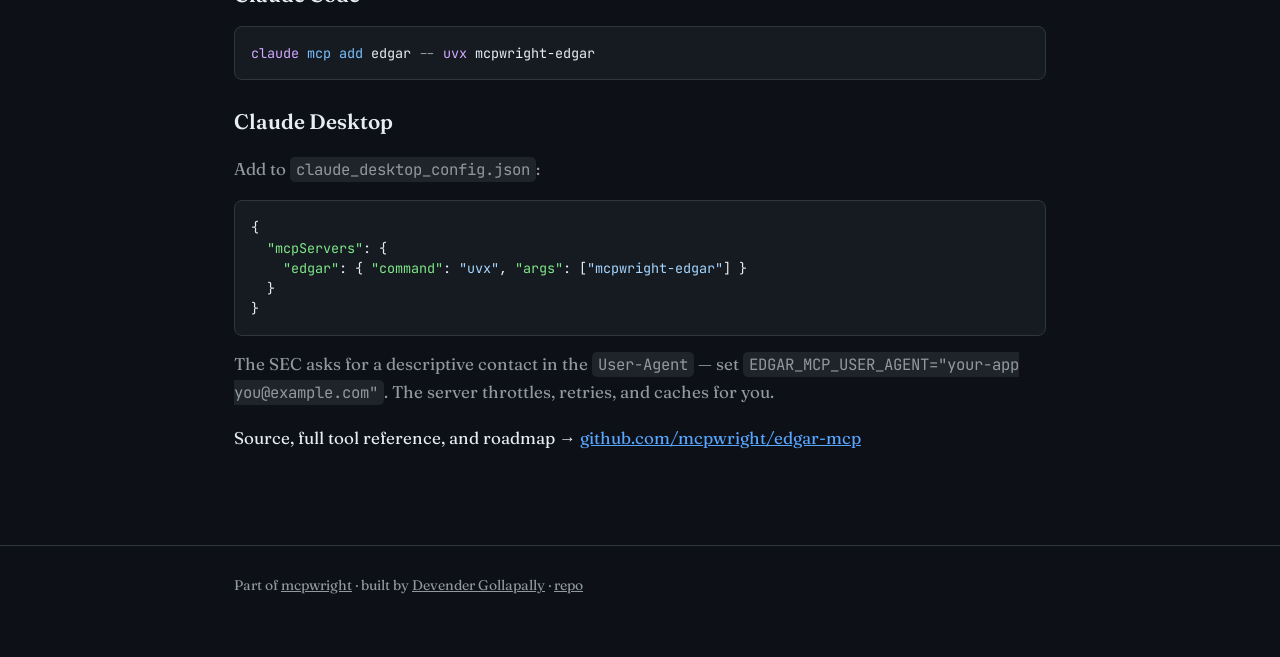
==== commit 2c0d9723: "Richer hero + syntax-highlighted code; fix stale install name on site - Hero gradient (subtle accent" ====
--- a/edgar/index.html
+++ b/edgar/index.html
@@ -122,13 +122,13 @@
       <p class="muted">Requires Python 3.12+ and <a href="https://docs.astral.sh/uv/">uv</a>.</p>
 
       <h3>Claude Code</h3>
-      <pre>claude mcp add edgar -- uvx edgar-mcp</pre>
+      <pre><span class="cmd">claude</span> <span class="flag">mcp add</span> edgar <span class="punct">--</span> <span class="cmd">uvx</span> mcpwright-edgar</pre>
 
       <h3>Claude Desktop</h3>
       <p class="muted">Add to <code>claude_desktop_config.json</code>:</p>
       <pre>{
-  "mcpServers": {
-    "edgar": { "command": "uvx", "args": ["edgar-mcp"] }
+  <span class="key">"mcpServers"</span>: {
+    <span class="key">"edgar"</span>: { <span class="key">"command"</span>: <span class="str">"uvx"</span>, <span class="key">"args"</span>: [<span class="str">"mcpwright-edgar"</span>] }
   }
 }</pre>
 
--- a/style.css
+++ b/style.css
@@ -26,7 +26,10 @@
 
 body {
   margin: 0;
-  background: var(--bg);
+  background:
+    radial-gradient(1100px 460px at 50% -180px, rgba(88, 166, 255, 0.12), transparent 70%),
+    var(--bg);
+  background-repeat: no-repeat;
   color: var(--text);
   font-family: var(--serif);
   font-optical-sizing: auto;
@@ -134,3 +137,34 @@
 footer.site { border-top: 1px solid var(--border); margin-top: 48px; padding: 28px 0 60px; color: var(--muted); font-size: 14px; }
 footer.site a { color: var(--muted); }
 footer.site a:hover { color: var(--text); }
+
+/* ---- terminal mockup (hero) ---- */
+.terminal {
+  margin-top: 40px;
+  background: #0a0e14;
+  border: 1px solid var(--border);
+  border-radius: 12px;
+  overflow: hidden;
+  box-shadow: 0 24px 70px -28px rgba(0, 0, 0, 0.75);
+  font-family: var(--mono);
+  font-size: 13.5px;
+}
+.terminal .bar { display: flex; align-items: center; gap: 8px; padding: 11px 14px; background: #161b22; border-bottom: 1px solid var(--border); }
+.terminal .bar i { width: 12px; height: 12px; border-radius: 50%; display: inline-block; }
+.terminal .bar .r { background: #ff5f56; } .terminal .bar .y { background: #febc2e; } .terminal .bar .g { background: #28c840; }
+.terminal .bar .ttl { margin-left: 8px; color: var(--muted); font-size: 12px; }
+.terminal .body { padding: 18px 20px; color: var(--text); }
+.terminal .body > div { line-height: 1.95; }
+.terminal .body .indent { padding-left: 1.4em; }
+.terminal .p { color: var(--accent); }      /* prompt ❯ */
+.terminal .dim { color: var(--muted); }
+.terminal .tool { color: #d2a8ff; }          /* tool call */
+.terminal .ok { color: var(--green); }
+
+/* ---- syntax tokens for code blocks (hand-authored, no JS) ---- */
+pre .cmd { color: #d2a8ff; }    /* command name */
+pre .flag { color: #79c0ff; }   /* flags / subcommands */
+pre .str { color: #a5d6ff; }    /* strings */
+pre .key { color: #7ee787; }    /* json keys */
+pre .punct { color: var(--muted); }
+pre .cmt { color: #8b949e; font-style: italic; }
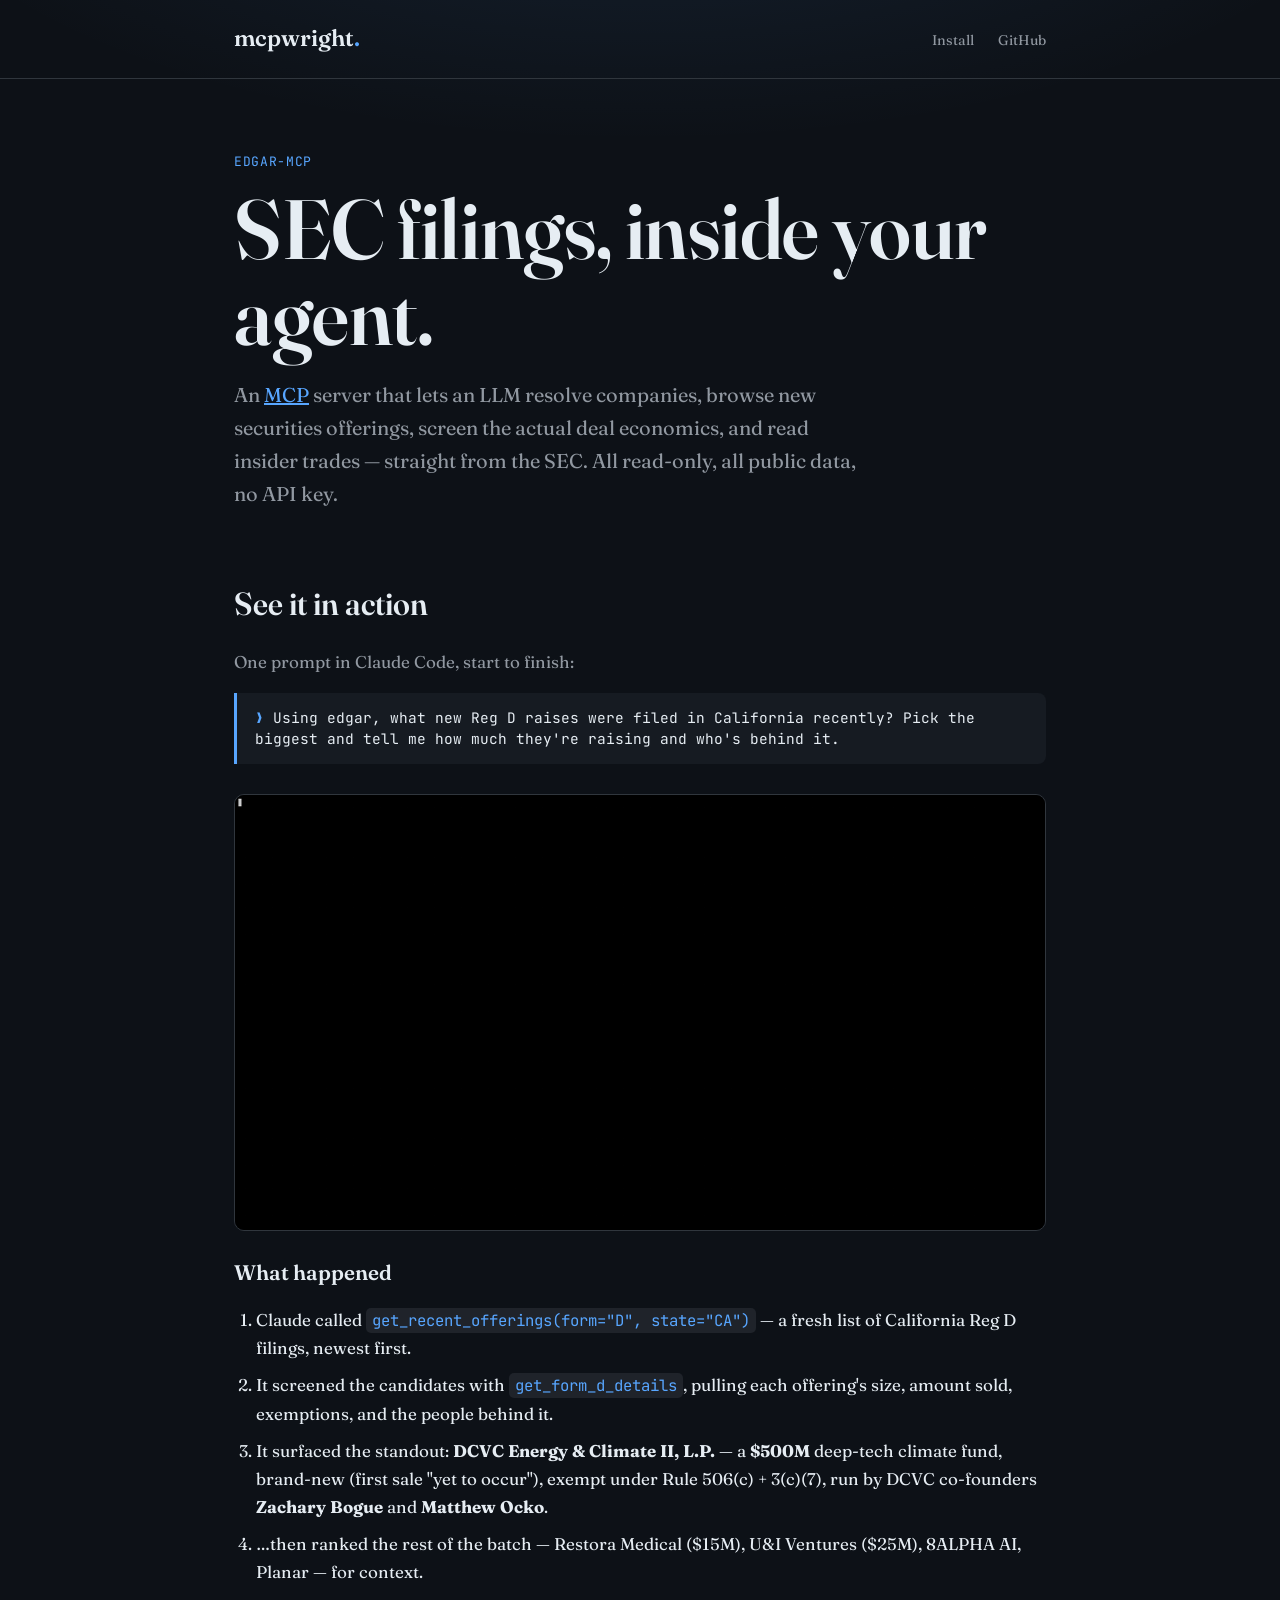
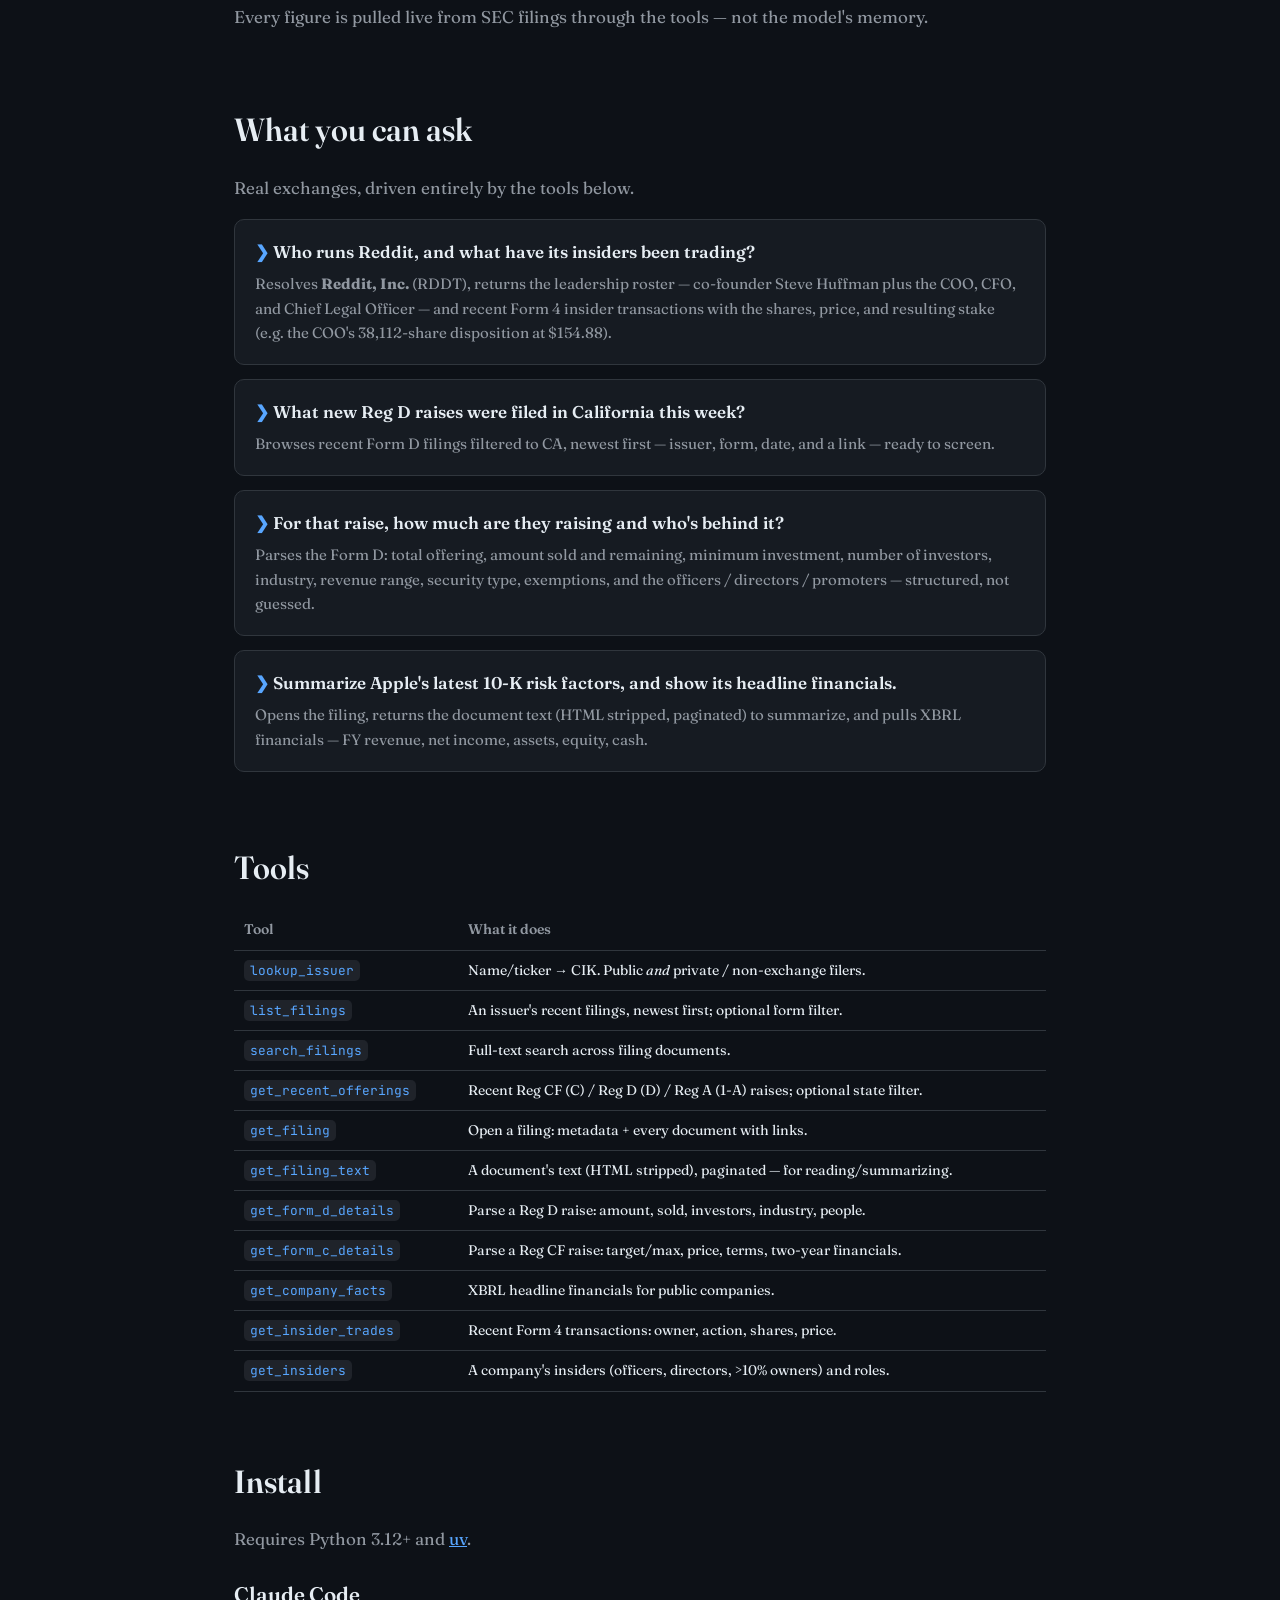
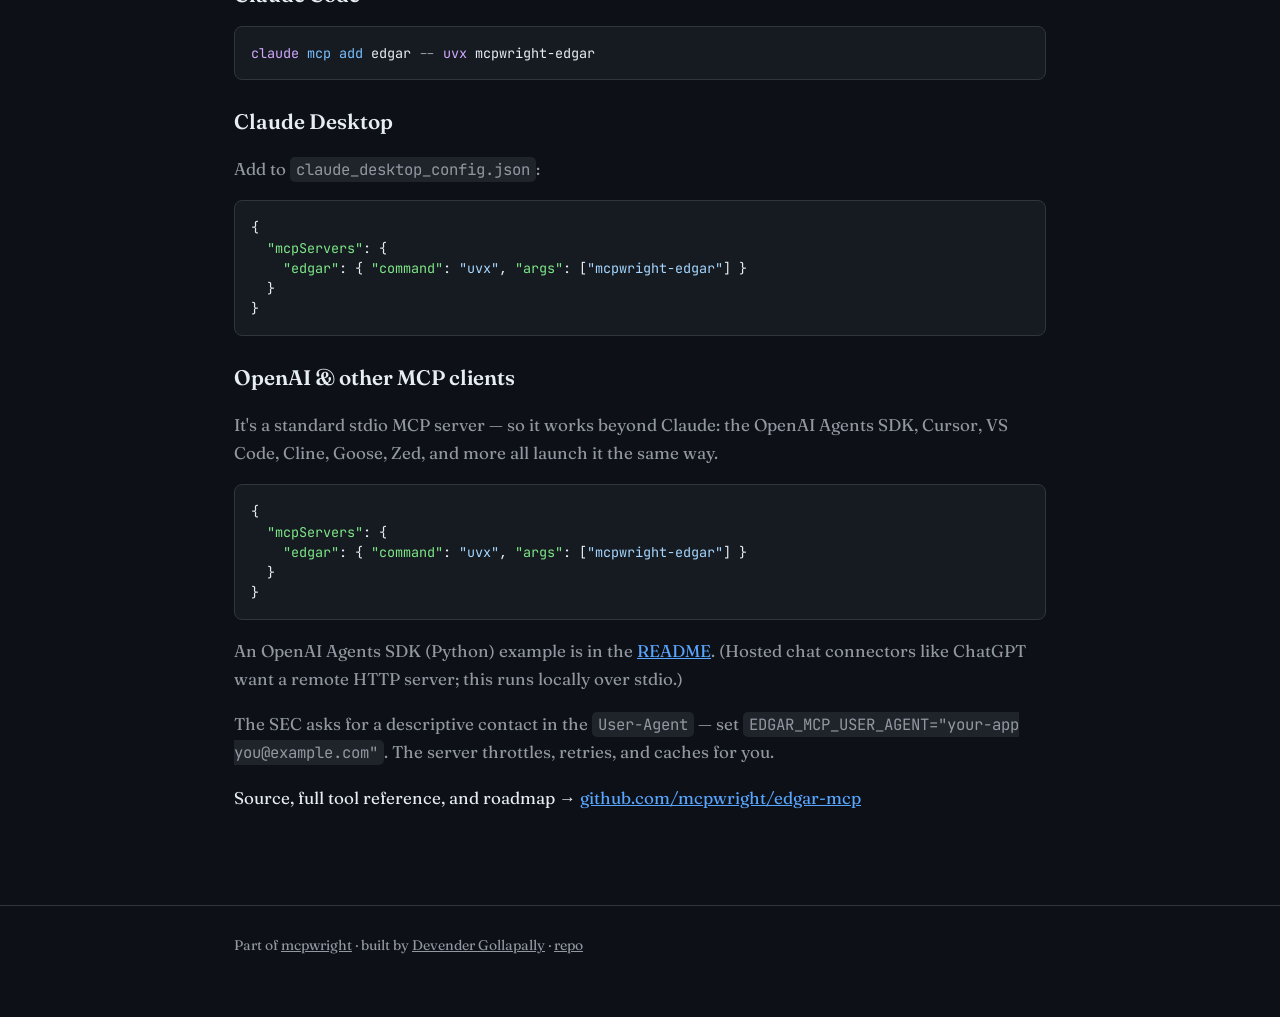
==== commit 4ba135e3: "edgar page: add 'OpenAI & other MCP clients' to install section Note it's a standard stdio MCP serve" ====
--- a/edgar/index.html
+++ b/edgar/index.html
@@ -132,6 +132,19 @@
   }
 }</pre>
 
+      <h3>OpenAI &amp; other MCP clients</h3>
+      <p class="muted">It's a standard stdio MCP server — so it works beyond Claude: the
+      OpenAI Agents SDK, Cursor, VS Code, Cline, Goose, Zed, and more all launch it the
+      same way.</p>
+      <pre>{
+  <span class="key">"mcpServers"</span>: {
+    <span class="key">"edgar"</span>: { <span class="key">"command"</span>: <span class="str">"uvx"</span>, <span class="key">"args"</span>: [<span class="str">"mcpwright-edgar"</span>] }
+  }
+}</pre>
+      <p class="muted">An OpenAI Agents SDK (Python) example is in the
+      <a href="https://github.com/mcpwright/edgar-mcp#openai-agents-sdk-python">README</a>.
+      <span class="dim">(Hosted chat connectors like ChatGPT want a remote HTTP server; this runs locally over stdio.)</span></p>
+
       <p class="muted" style="margin-top:14px;">
         The SEC asks for a descriptive contact in the <code>User-Agent</code> — set
         <code>EDGAR_MCP_USER_AGENT="your-app you@example.com"</code>. The server throttles,
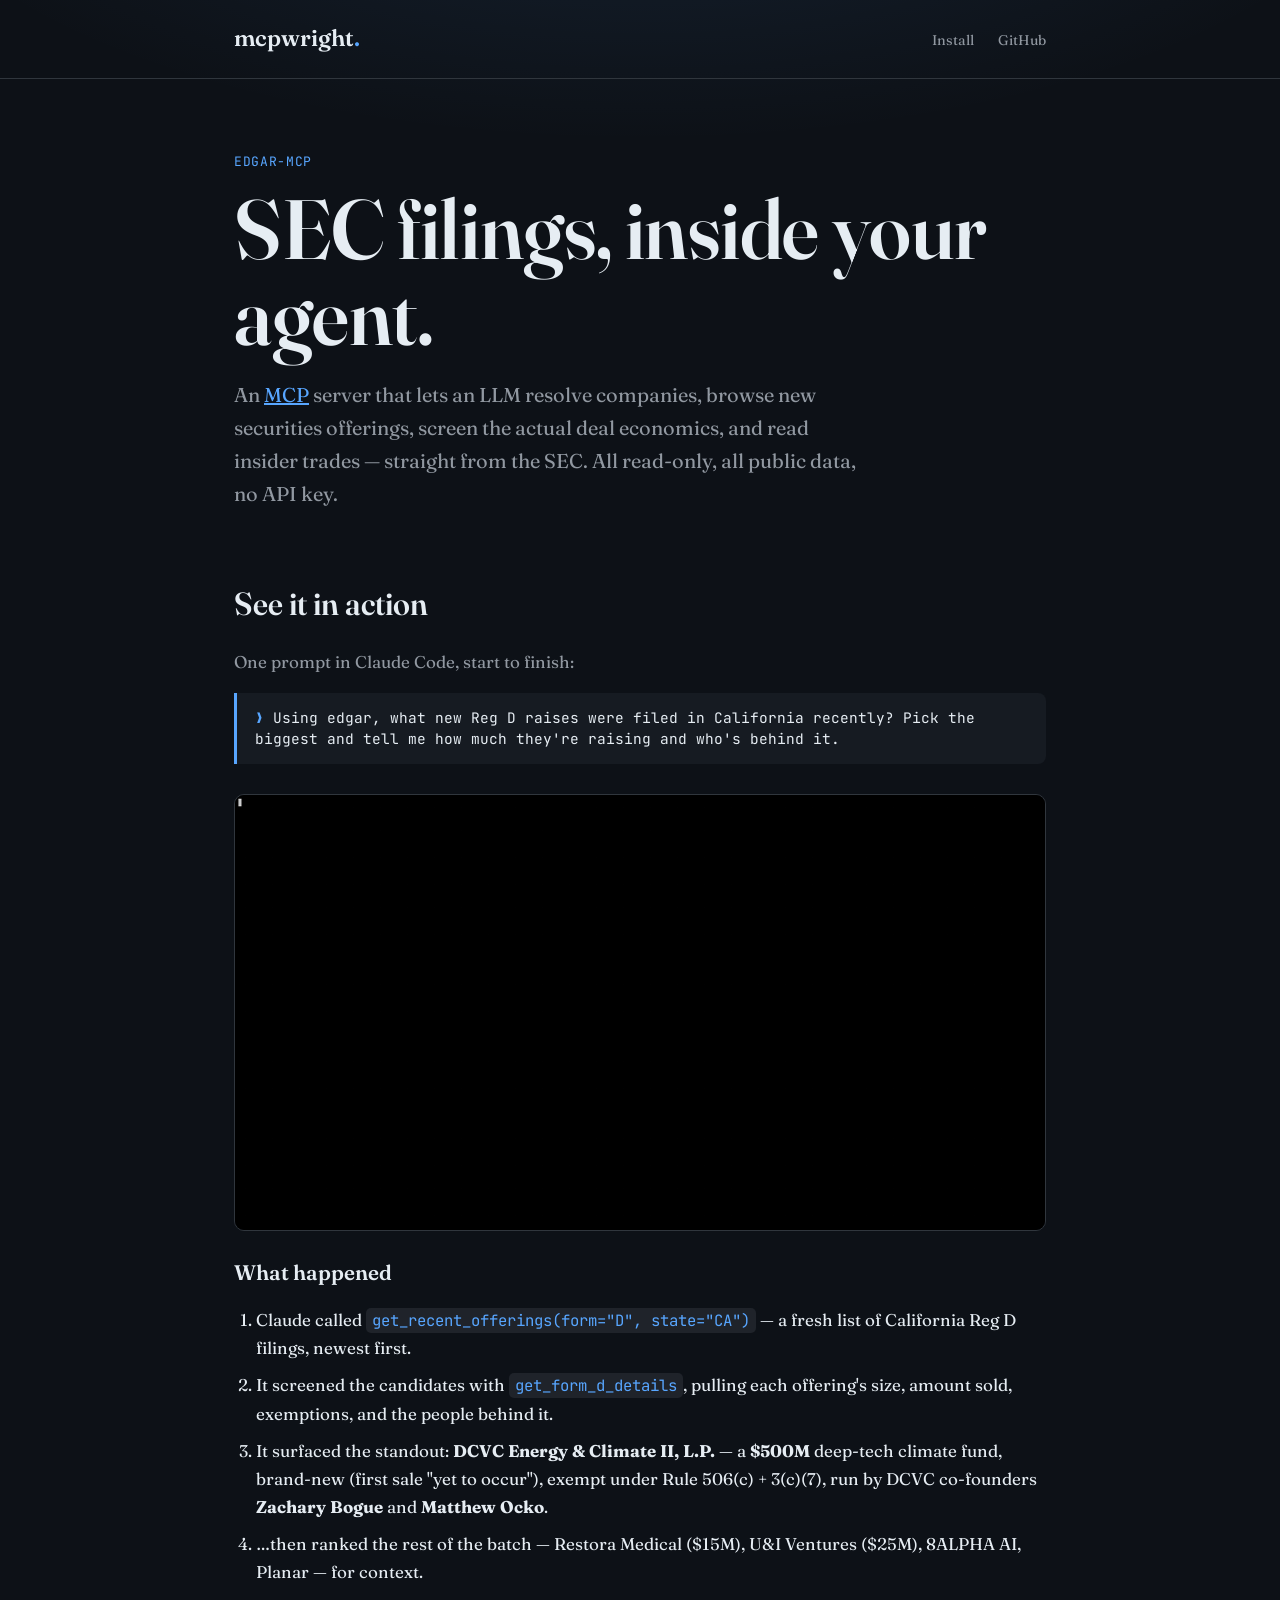
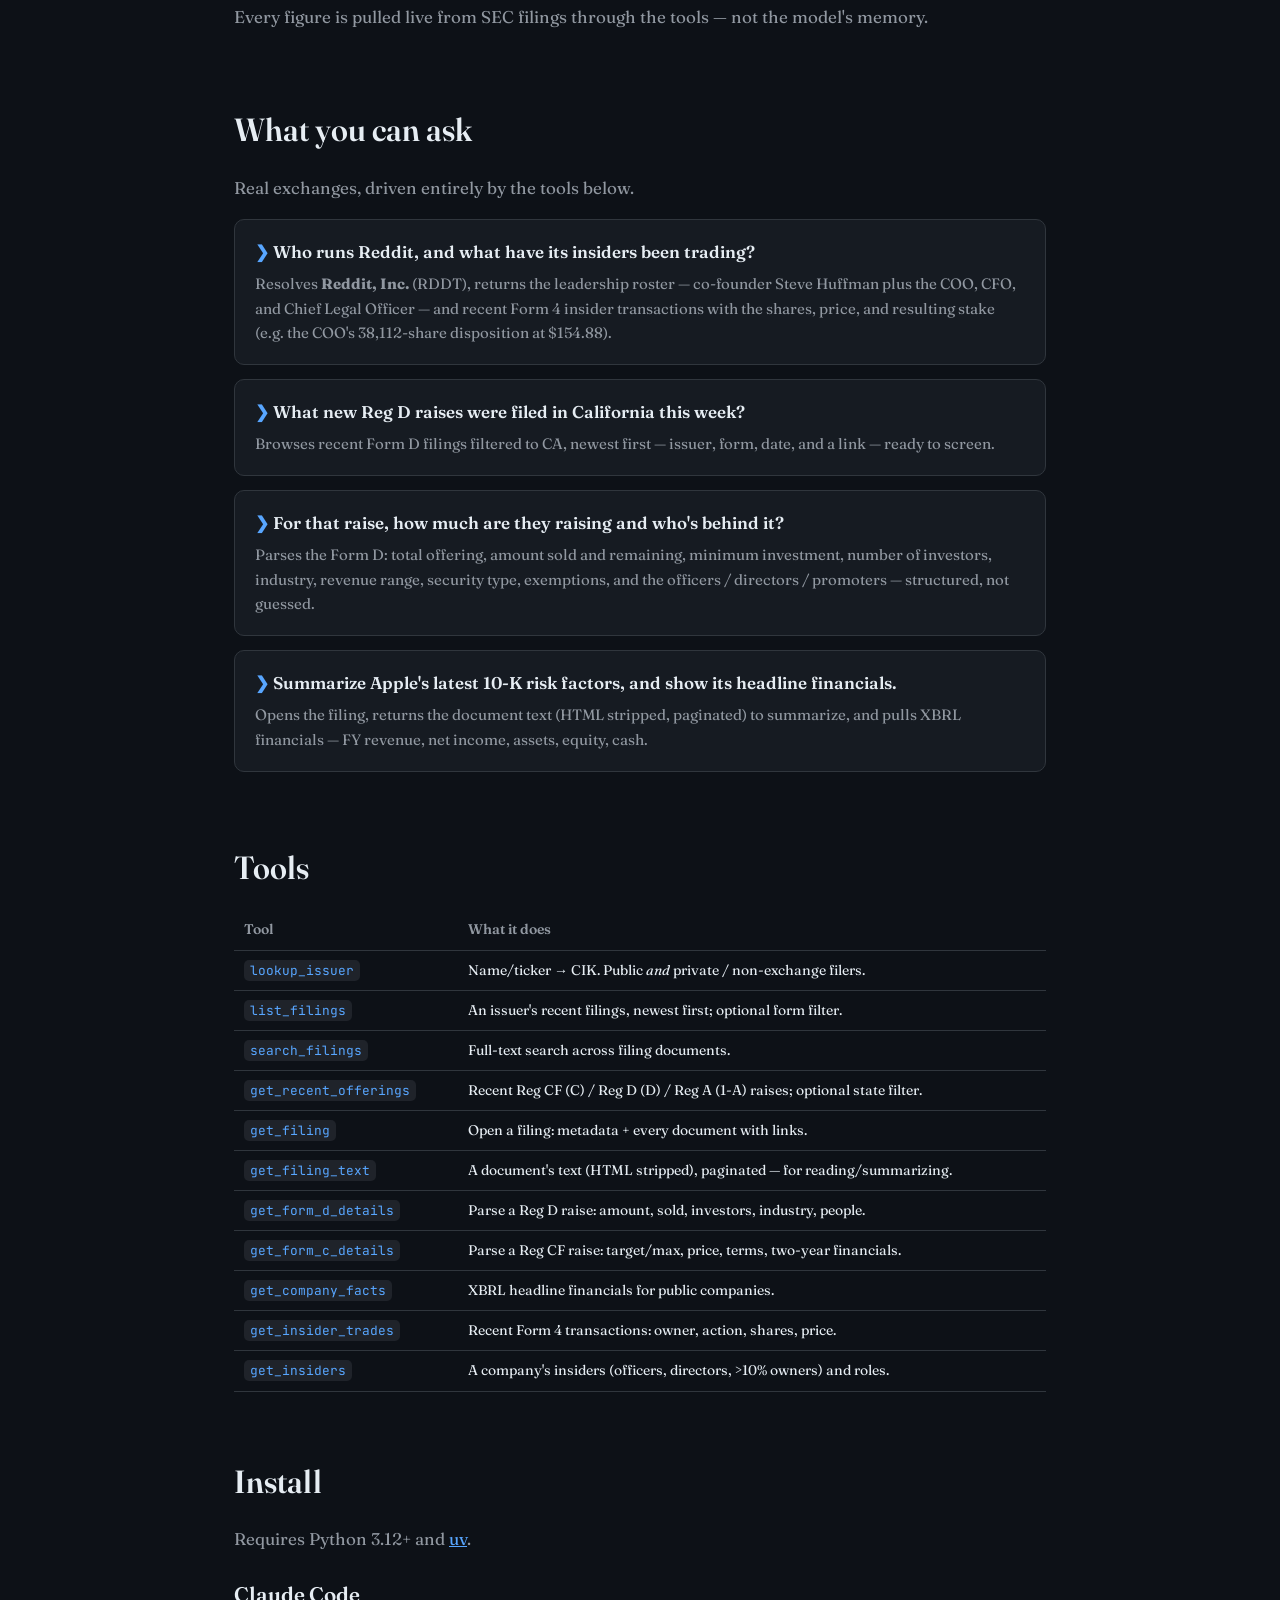
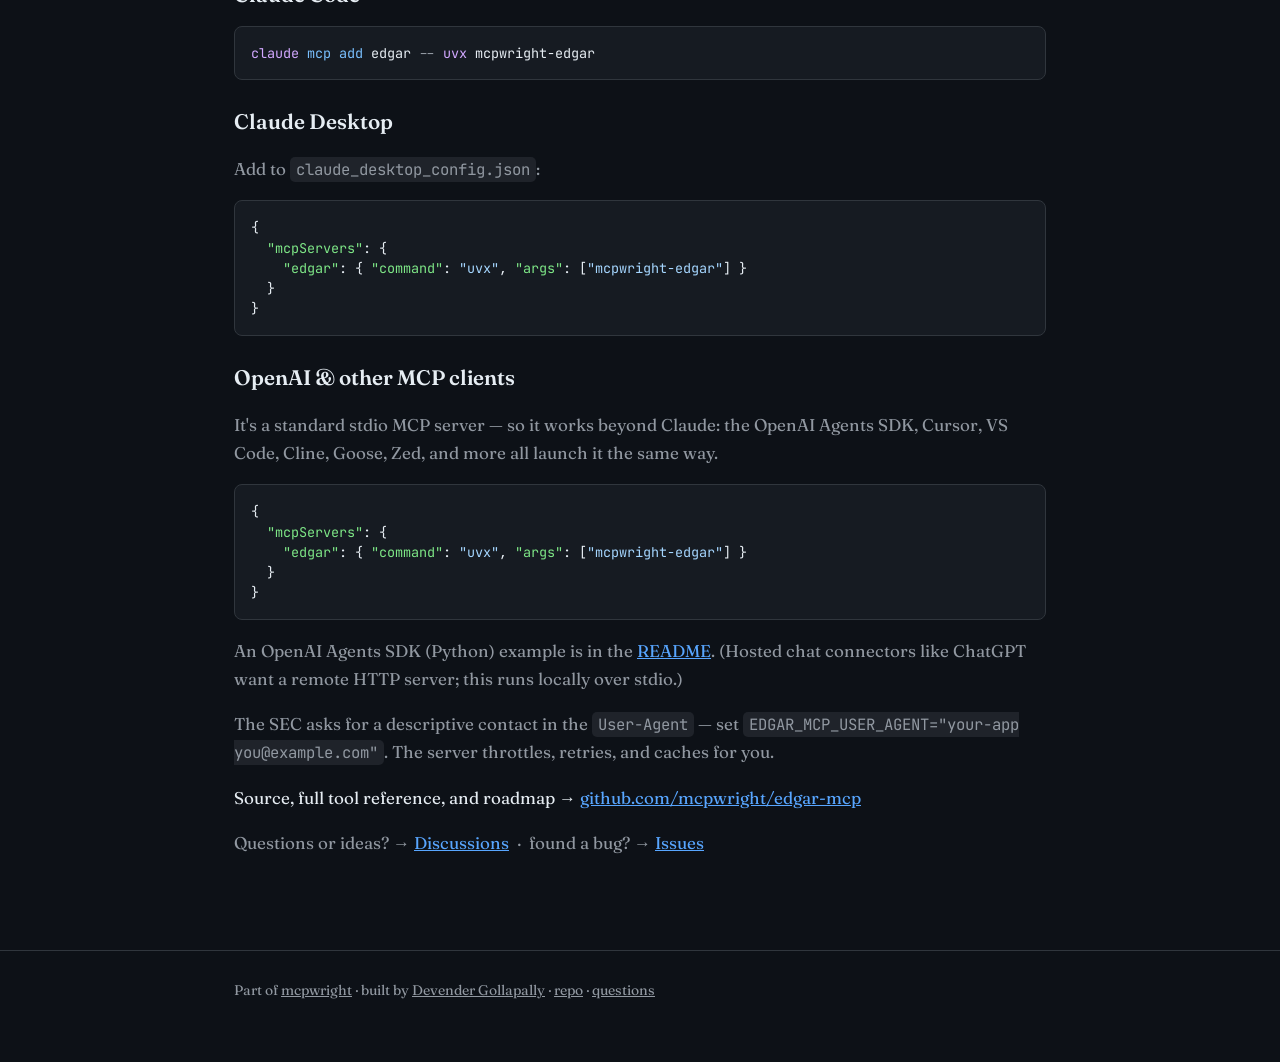
==== commit 30e86c2c: "edgar page: invite questions/ideas → Discussions, bugs → Issues Add a feedback line to the install s" ====
--- a/edgar/index.html
+++ b/edgar/index.html
@@ -154,6 +154,10 @@
         Source, full tool reference, and roadmap →
         <a href="https://github.com/mcpwright/edgar-mcp">github.com/mcpwright/edgar-mcp</a>
       </p>
+      <p class="muted">
+        Questions or ideas? → <a href="https://github.com/mcpwright/edgar-mcp/discussions">Discussions</a>
+        &nbsp;·&nbsp; found a bug? → <a href="https://github.com/mcpwright/edgar-mcp/issues">Issues</a>
+      </p>
     </section>
   </main>
 
@@ -161,7 +165,8 @@
     <div class="wrap">
       Part of <a href="/">mcpwright</a> · built by
       <a href="https://github.com/devender">Devender Gollapally</a> ·
-      <a href="https://github.com/mcpwright/edgar-mcp">repo</a>
+      <a href="https://github.com/mcpwright/edgar-mcp">repo</a> ·
+      <a href="https://github.com/mcpwright/edgar-mcp/discussions">questions</a>
     </div>
   </footer>
 </body>
